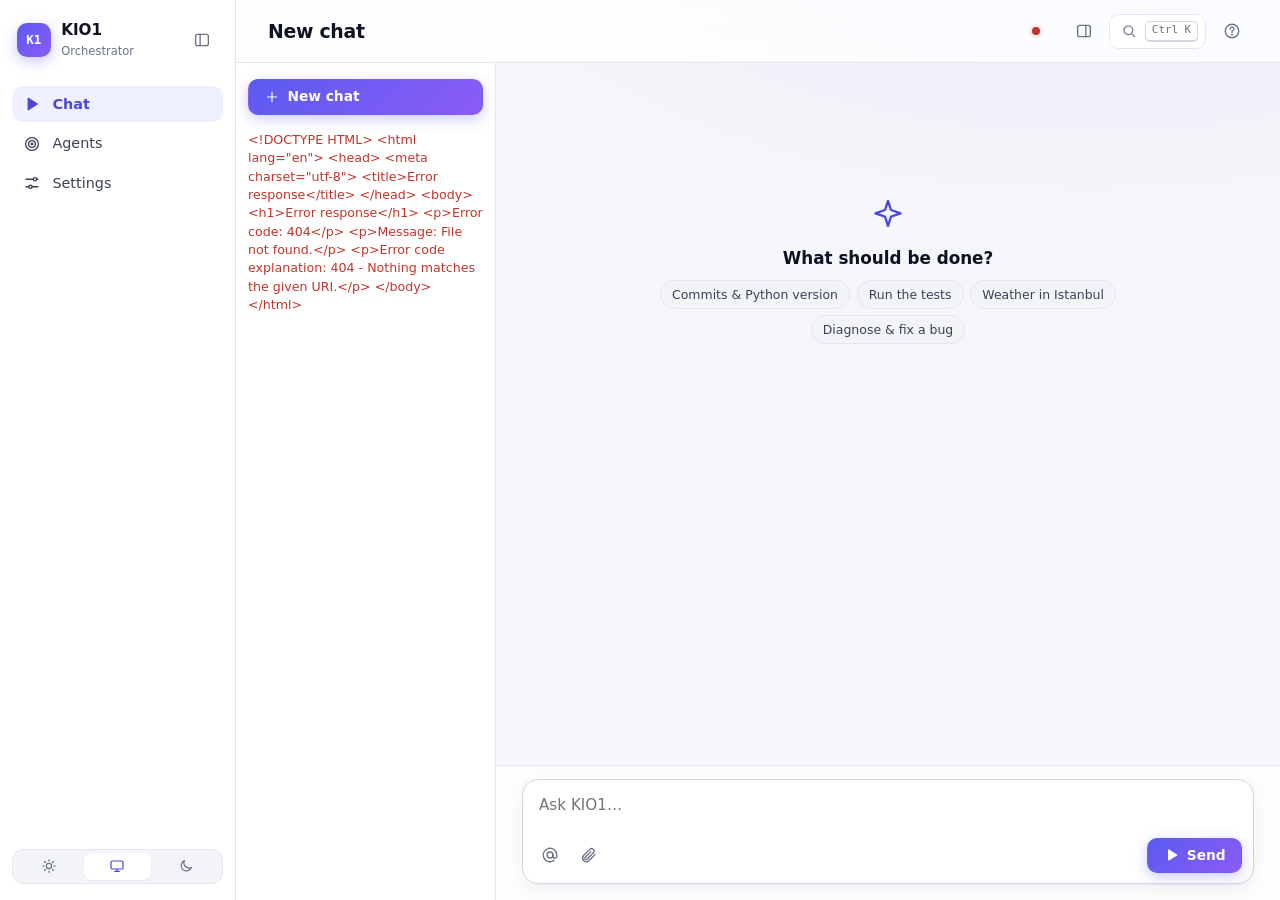
==== static/index.html @ 1bb1fd77 "merge: bring in the examples gallery, KIO job interface, and drawer from origin Merges origin/featur" ====
<!doctype html>
<html lang="en">
<head>
<meta charset="utf-8">
<meta name="viewport" content="width=device-width, initial-scale=1">
<meta name="color-scheme" content="light dark">
<title>KIO1 Console</title>
<link rel="icon" href="data:image/svg+xml,%3Csvg xmlns='http://www.w3.org/2000/svg' viewBox='0 0 32 32'%3E%3Cdefs%3E%3ClinearGradient id='g' x1='0' y1='0' x2='1' y2='1'%3E%3Cstop offset='0' stop-color='%235b5bf0'/%3E%3Cstop offset='1' stop-color='%238b5cf6'/%3E%3C/linearGradient%3E%3C/defs%3E%3Crect width='32' height='32' rx='8' fill='url(%23g)'/%3E%3Ctext x='16' y='21' font-family='monospace' font-size='13' font-weight='700' fill='white' text-anchor='middle'%3EK1%3C/text%3E%3C/svg%3E">
<script>
  // Applied before the stylesheet paints, so a dark-mode reader never sees a
  // white flash. The choice itself is made in app.js; this only replays it.
  (function () {
    try {
      var theme = localStorage.getItem("kio1.theme");
      if (theme === "light" || theme === "dark") document.documentElement.dataset.theme = theme;
      if (localStorage.getItem("kio1.rail") === "collapsed") document.documentElement.dataset.rail = "collapsed";
    } catch (e) { /* storage blocked: follow the system */ }
  })();
</script>
<link rel="stylesheet" href="/static/app.css">
</head>
<body>

<!-- Icons, drawn here so nothing is fetched from anywhere. -->
<svg class="sprite" aria-hidden="true">
  <symbol id="i-run" viewBox="0 0 24 24"><path d="M7 4.5v15l12-7.5z"/></symbol>
  <symbol id="i-targets" viewBox="0 0 24 24"><circle cx="12" cy="12" r="8.5"/><circle cx="12" cy="12" r="4.5"/><circle cx="12" cy="12" r="1" class="fill"/></symbol>
  <symbol id="i-settings" viewBox="0 0 24 24"><path d="M4 7h10M18 7h2M4 17h4M12 17h8"/><circle cx="16" cy="7" r="2.2"/><circle cx="10" cy="17" r="2.2"/></symbol>
  <symbol id="i-help" viewBox="0 0 24 24"><circle cx="12" cy="12" r="9"/><path d="M9.6 9.3a2.5 2.5 0 1 1 3.4 2.3c-.7.3-1 .8-1 1.5v.6"/><circle cx="12" cy="16.8" r=".6" class="fill"/></symbol>
  <symbol id="i-sun" viewBox="0 0 24 24"><circle cx="12" cy="12" r="4"/><path d="M12 2.5v2M12 19.5v2M2.5 12h2M19.5 12h2M5.3 5.3l1.4 1.4M17.3 17.3l1.4 1.4M5.3 18.7l1.4-1.4M17.3 6.7l1.4-1.4"/></symbol>
  <symbol id="i-moon" viewBox="0 0 24 24"><path d="M20 14.5A8 8 0 0 1 9.5 4a8 8 0 1 0 10.5 10.5z"/></symbol>
  <symbol id="i-system" viewBox="0 0 24 24"><rect x="3" y="4.5" width="18" height="12" rx="2"/><path d="M8.5 20h7M12 16.5V20"/></symbol>
  <symbol id="i-key" viewBox="0 0 24 24"><circle cx="8" cy="15" r="4"/><path d="M10.8 12.2 19 4M16 7l2.5 2.5M14 9l2 2"/></symbol>
  <symbol id="i-search" viewBox="0 0 24 24"><circle cx="11" cy="11" r="6.5"/><path d="m16 16 4.5 4.5"/></symbol>
  <symbol id="i-plus" viewBox="0 0 24 24"><path d="M12 5v14M5 12h14"/></symbol>
  <symbol id="i-copy" viewBox="0 0 24 24"><rect x="8.5" y="8.5" width="11" height="11" rx="2"/><path d="M15.5 8.5V6a1.5 1.5 0 0 0-1.5-1.5H6A1.5 1.5 0 0 0 4.5 6v8A1.5 1.5 0 0 0 6 15.5h2.5"/></symbol>
  <symbol id="i-collapse" viewBox="0 0 24 24"><rect x="3.5" y="4.5" width="17" height="15" rx="2.5"/><path d="M9.5 4.5v15"/></symbol>
  <symbol id="i-command" viewBox="0 0 24 24"><path d="M9 6.5A2.5 2.5 0 1 0 6.5 9H9zm0 0v11m0-11h6m-6 11A2.5 2.5 0 1 1 6.5 15H9zm0 0h6m0-11A2.5 2.5 0 1 1 17.5 9H15zm0 0v11m0 0a2.5 2.5 0 1 0 2.5-2.5H15"/></symbol>
  <symbol id="i-sparkle" viewBox="0 0 24 24"><path d="M12 3.5 13.8 9 19.5 11l-5.7 2-1.8 5.5-1.8-5.5L4.5 11l5.7-2z"/></symbol>
  <symbol id="i-empty" viewBox="0 0 24 24"><rect x="4" y="5" width="16" height="14" rx="2.5"/><path d="M4 10h16M9 14.5h6"/></symbol>
  <symbol id="i-close" viewBox="0 0 24 24"><path d="m6.5 6.5 11 11M17.5 6.5l-11 11"/></symbol>
  <symbol id="i-lock" viewBox="0 0 24 24"><rect x="5" y="10.5" width="14" height="9.5" rx="2"/><path d="M8.5 10.5V8a3.5 3.5 0 0 1 7 0v2.5"/></symbol>
  <symbol id="i-edit" viewBox="0 0 24 24"><path d="M4.5 19.5h4l10-10a2.8 2.8 0 0 0-4-4l-10 10z"/><path d="m13.5 6.5 4 4"/></symbol>
  <symbol id="i-panel" viewBox="0 0 24 24"><rect x="3.5" y="4.5" width="17" height="15" rx="2.5"/><path d="M14.5 4.5v15"/></symbol>
  <symbol id="i-retry" viewBox="0 0 24 24"><path d="M20 11a8 8 0 1 0-2.3 5.7M20 5v6h-6"/></symbol>
  <symbol id="i-list" viewBox="0 0 24 24"><path d="M4 6.5h16M4 12h16M4 17.5h10"/></symbol>
  <symbol id="i-at" viewBox="0 0 24 24"><circle cx="12" cy="12" r="4"/><path d="M16 12v1.5a2.5 2.5 0 0 0 5 0V12a9 9 0 1 0-3.5 7.1"/></symbol>
  <symbol id="i-clip" viewBox="0 0 24 24"><path d="m20 11.5-8.5 8.5a5 5 0 0 1-7-7L13 4.5a3.3 3.3 0 0 1 4.7 4.7l-8.5 8.5a1.7 1.7 0 0 1-2.4-2.4L14.5 7.5"/></symbol>
  <symbol id="i-globe" viewBox="0 0 24 24"><circle cx="12" cy="12" r="8.5"/><path d="M3.5 12h17M12 3.5c2.4 2.3 3.6 5.2 3.6 8.5s-1.2 6.2-3.6 8.5c-2.4-2.3-3.6-5.2-3.6-8.5S9.6 5.8 12 3.5z"/></symbol>
  <symbol id="i-tool" viewBox="0 0 24 24"><path d="M14.5 6.5a4 4 0 0 0 5 5L12 19a2.1 2.1 0 0 1-3-3l7.5-7.5a4 4 0 0 0-2-2z"/><path d="M5 5l3 3"/></symbol>
  <symbol id="i-terminal" viewBox="0 0 24 24"><rect x="3.5" y="4.5" width="17" height="15" rx="2.5"/><path d="m7.5 10 2.5 2-2.5 2M12.5 15h4"/></symbol>
  <symbol id="i-stop" viewBox="0 0 24 24"><rect x="6.5" y="6.5" width="11" height="11" rx="2.5" class="fill"/></symbol>
  <symbol id="i-trash" viewBox="0 0 24 24"><path d="M4.5 7h15M10 11v6M14 11v6M6.5 7l1 12.5h9l1-12.5M9.5 7V4.5h5V7"/></symbol>
</svg>

<div class="shell">

<aside class="rail" aria-label="Main navigation">
  <div class="brand">
    <span class="mark" aria-hidden="true">K1</span>
    <span class="name">KIO1<span class="role">Orchestrator</span></span>
    <button class="icon-button rail-collapse" id="rail-collapse" title="Collapse the menu" aria-label="Collapse the menu">
      <svg class="icon"><use href="#i-collapse"/></svg>
    </button>
  </div>

  <nav>
    <button id="tab-workflows" aria-selected="true" title="Chat"><svg class="icon"><use href="#i-run"/></svg><span class="label">Chat</span></button>
    <button id="tab-targets" aria-selected="false" title="Agents"><svg class="icon"><use href="#i-targets"/></svg><span class="label">Agents</span></button>
    <button id="tab-settings" aria-selected="false" title="Settings"><svg class="icon"><use href="#i-settings"/></svg><span class="label">Settings</span></button>
  </nav>

  <div class="foot">
    <div class="theme-switch" role="radiogroup" aria-label="Colour theme">
      <button role="radio" data-theme-choice="light" title="Light" aria-label="Light"><svg class="icon"><use href="#i-sun"/></svg></button>
      <button role="radio" data-theme-choice="system" title="Follow the system" aria-label="Follow the system"><svg class="icon"><use href="#i-system"/></svg></button>
      <button role="radio" data-theme-choice="dark" title="Dark" aria-label="Dark"><svg class="icon"><use href="#i-moon"/></svg></button>
    </div>
  </div>
</aside>

<div class="column">

<header class="topbar">
  <button class="icon-button chat-only" id="threads-toggle" title="Conversations" aria-label="Conversations"><svg class="icon"><use href="#i-list"/></svg></button>
  <h1 id="page-title" class="page-title">Chat</h1>
  <span class="spacer"></span>
  <!-- One dot for "is it working", the model beside it; the rest on hover. -->
  <button class="status" id="status" title="Connecting…">
    <span id="conn" class="dot idle"></span><span id="planner-chip" class="status-model"></span>
  </button>
  <button class="icon-button chat-only" id="details-toggle" title="Run details" aria-label="Run details" aria-expanded="false"><svg class="icon"><use href="#i-panel"/></svg></button>
  <button class="palette-button" id="open-palette" title="Search or jump to (Ctrl+K)" aria-label="Search or jump to">
    <svg class="icon"><use href="#i-search"/></svg><kbd>Ctrl K</kbd>
  </button>
  <button class="icon-button" id="tab-help" aria-selected="false" title="How to use" aria-label="How to use"><svg class="icon"><use href="#i-help"/></svg></button>
</header>

<main>
  <!-- ── Run: the chat ───────────────────────────────────────────────── -->
  <div id="view-workflows" class="view chat">
    <aside class="threads" id="threads" aria-label="Conversations">
      <button class="action primary new-chat" id="new-chat"><svg class="icon"><use href="#i-plus"/></svg>New chat</button>
      <div id="thread-list" class="thread-list"></div>
    </aside>

    <section class="conversation">
      <div class="messages" id="messages">
        <div class="lane">
          <div id="chat-empty" class="chat-empty">
            <svg class="icon big"><use href="#i-sparkle"/></svg>
            <p><strong>What should be done?</strong></p>
            <div class="examples" id="run-examples" aria-label="Examples">
              <button class="example" data-needs="repository_history" data-example="Show me the recent commit history of this repository and which python version is installed.">Commits &amp; Python version</button>
              <button class="example" data-needs="test_execution test_automation" data-example="Run the policy gate tests and report what failed.">Run the tests</button>
              <button class="example" data-needs="weather_check" data-example="What is the current weather at latitude 41.01, longitude 28.97 (Istanbul)?">Weather in Istanbul</button>
              <button class="example" data-needs="bug_localization diagnosis" data-example="There is a null pointer exception in the payment module. Diagnose it, fix it, then run the tests.">Diagnose &amp; fix a bug</button>
            </div>
          </div>

          <div id="turns" class="turns"></div>

          <div id="detail-approval" class="approval hidden">
            <div class="approval-head">
              <strong>Approve this plan?</strong>
              <span id="approval-expires" class="small muted"></span>
            </div>
            <ol id="approval-steps" class="approval-steps"></ol>
            <div class="row end">
              <button class="action ghost" id="approval-cancel">Cancel</button>
              <button class="action primary" id="approval-run"><svg class="icon"><use href="#i-run"/></svg>Run plan</button>
            </div>
          </div>
          <form id="detail-question" class="question hidden">
            <strong id="question-text"></strong>
            <div class="question-row">
              <input type="text" id="question-answer" autocomplete="off" spellcheck="true" aria-labelledby="question-text">
              <button class="action ghost" type="button" id="question-stop">Stop</button>
              <button class="action primary" type="submit" id="question-send">Send</button>
            </div>
          </form>
        </div>
      </div>

      <div class="composer-bar">
        <div class="lane">
          <div class="composer-box" id="composer">
            <ol id="mention-list" class="mention-list hidden" role="listbox" aria-label="Targets"></ol>
            <div id="attachment-chips" class="attachment-chips hidden"></div>
            <textarea id="request" rows="1" placeholder="Ask KIO1…" aria-label="Message"></textarea>
            <div class="composer-row">
              <button class="icon-button" id="mention-button" title="Choose a target" aria-label="Choose a target"><svg class="icon"><use href="#i-at"/></svg></button>
              <button class="icon-button" id="attach-button" title="Attach a file" aria-label="Attach a file"><svg class="icon"><use href="#i-clip"/></svg></button>
              <input type="file" id="attach-input" class="hidden" multiple>
              <span id="run-result" class="small"></span>
              <span class="spacer"></span>
              <button class="action primary" id="run"><svg class="icon"><use href="#i-run"/></svg>Send</button>
            </div>
          </div>
        </div>
      </div>
    </section>
  </div>

  <!-- ── Agents (targets) ─────────────────────────────────────────────────────── -->
  <div id="view-targets" class="view hidden">
    <div class="view-head">
      <label class="search">
        <svg class="icon"><use href="#i-search"/></svg>
        <input type="search" id="targets-search" placeholder="Find an agent" aria-label="Find an agent">
      </label>
      <span id="targets-count" class="muted small"></span>
      <span class="spacer"></span>
      <button class="action primary" id="add-target"><svg class="icon"><use href="#i-plus"/></svg>Add an agent</button>
    </div>

    <div id="token-warning" class="notice bad hidden"></div>
    <div id="readonly-warning" class="notice warn hidden"></div>

    <section class="card flush editor hidden" id="editor-panel">
      <div class="card-head">
        <h2 id="editor-title">Add an agent</h2>
        <span class="spacer"></span>
        <span id="save-location" class="muted small mono"></span>
        <button class="icon-button" id="close-editor" title="Close" aria-label="Close the editor"><svg class="icon"><use href="#i-close"/></svg></button>
      </div>
      <div class="card-body stack">

        <!-- First: what is being connected, in plain words. -->
        <div id="kind-picker" class="kind-picker" role="radiogroup" aria-label="What to connect">
          <button class="kind-card" data-pick="llm" role="radio"><svg class="icon"><use href="#i-sparkle"/></svg><strong>Instructions</strong><span>An AI agent you describe in words</span></button>
          <button class="kind-card" data-pick="http" role="radio"><svg class="icon"><use href="#i-globe"/></svg><strong>Web address</strong><span>An API on the internet or your network</span></button>
          <button class="kind-card" data-pick="mcp" role="radio"><svg class="icon"><use href="#i-tool"/></svg><strong>Tool server</strong><span>Files, git, web pages — an MCP server</span></button>
          <button class="kind-card" data-pick="cli" role="radio"><svg class="icon"><use href="#i-terminal"/></svg><strong>Command</strong><span>A program on this computer</span></button>
          <button class="link-button" id="pick-json">or paste a JSON definition (a KIO service, anything else)</button>
        </div>

        <div id="agent-form" class="stack hidden">
          <div class="row form-top">
            <button class="link-button" id="kind-back">‹ Something else</button>
            <span class="spacer"></span>
            <div class="segmented small" id="editor-mode" role="radiogroup" aria-label="Editor">
              <button data-mode="agent" aria-checked="true" role="radio">Form</button>
              <button data-mode="json" aria-checked="false" role="radio">JSON</button>
            </div>
          </div>

          <div class="examples" id="agent-templates" aria-label="Start from an example"></div>

          <div class="grid-2">
            <label class="field">Name
              <input type="text" id="agent-name" placeholder="CodeReviewer" spellcheck="false">
            </label>
            <label class="field">What it does
              <input type="text" id="agent-description" placeholder="Reviews code for bugs and explains each one.">
            </label>
          </div>

          <label class="field" data-for="llm">Instructions
            <textarea id="agent-instructions" class="prose-input" placeholder="You are a careful code reviewer. …"></textarea>
          </label>

          <div class="grid-2 url-row" data-for="http">
            <label class="field">Address
              <input type="text" id="agent-url" class="mono" spellcheck="false" placeholder="https://api.example.com/forecast?city={arguments.city}">
              <span class="hint">Write <code>{arguments.city}</code> where an input goes.</span>
            </label>
            <label class="field">Method
              <select id="agent-method"><option>GET</option><option>POST</option></select>
            </label>
          </div>

          <label class="field" data-for="cli mcp">
            <span id="agent-command-label">Command</span>
            <input type="text" id="agent-command" class="mono" spellcheck="false" placeholder="git log --oneline -20">
          </label>

          <details class="more">
            <summary class="small muted">More</summary>
            <div class="grid-2">
              <label class="field">Skill
                <input type="text" id="agent-skill" class="mono" placeholder="from the name" spellcheck="false">
              </label>
              <label class="field" data-for="http">Answer field
                <input type="text" id="agent-result-path" class="mono" placeholder="current_weather" spellcheck="false">
                <span class="hint">Only this part of the reply is kept.</span>
              </label>
            </div>
          </details>
        </div>

        <div id="json-form" class="stack hidden">
          <p class="hint" id="editor-hint">
            Any kind of agent, as JSON. <a href="#" id="to-help">What can go in here?</a>
            · <a href="#/help/examples" data-open-examples>Examples</a>
          </p>
          <textarea id="entry" spellcheck="false"></textarea>
        </div>

        <!-- Ask it something before saving it. -->
        <div id="try-box" class="try-box hidden">
          <div id="try-args" class="grid-2 hidden"></div>
          <div class="question-row">
            <input type="text" id="try-task" placeholder="Ask it something to try it…" autocomplete="off">
            <button class="action" id="try-run"><svg class="icon"><use href="#i-run"/></svg>Try</button>
          </div>
          <div id="try-result" class="try-result hidden" aria-live="polite"></div>
        </div>

        <div class="row" id="editor-actions">
          <button class="action primary" id="save-entry">Add</button>
          <button class="action ghost hidden" id="cancel-edit">Cancel</button>
          <button class="action ghost" id="test-entry">Check connection</button>
          <span class="spacer"></span>
          <label class="switch small" for="persist">
            <input type="checkbox" id="persist" checked><span class="track"></span>
            Keep after restart
          </label>
          <span id="editor-result" class="small"></span>
        </div>
        <div id="probe-result" class="notice hidden"></div>
        <div class="row hidden" id="history-row">
          <select id="history-select" aria-label="Earlier versions"></select>
          <button class="action" id="history-restore">Restore</button>
        </div>
      </div>
    </section>

    <div id="targets-body" class="agent-groups"></div>
  </div>

  <!-- ── Settings ────────────────────────────────────────────── -->
  <div id="view-settings" class="view hidden">
    <div id="settings-readonly" class="notice warn hidden"></div>

    <!-- The one decision most people make here: where the model runs. -->
    <section class="card">
      <h2 class="card-title">Model</h2>

      <div class="provider-cards" id="provider-cards" role="radiogroup" aria-label="Provider"></div>
      <select id="settings-provider-select" class="visually-hidden" tabindex="-1" aria-hidden="true"></select>
      <p class="hint" id="settings-provider-note"></p>

      <div class="grid-2">
        <label class="field" id="settings-key-field">
          <span id="settings-key-label">API key</span>
          <input type="password" id="settings-key" autocomplete="off" spellcheck="false"
                 placeholder="paste the key here">
        </label>

        <label class="field">
          Model
          <input type="text" id="settings-model" list="settings-model-list"
                 class="mono" spellcheck="false" autocomplete="off"
                 placeholder="type to search">
          <datalist id="settings-model-list"></datalist>
          <span class="hint" id="settings-model-note"></span>
        </label>
      </div>
    </section>

    <!-- Everything else, folded: right for whoever tunes it, noise for the rest. -->
    <details class="card advanced" id="settings-advanced">
      <summary><h2 class="card-title">Advanced</h2><span class="muted small">answer model, workspace, timeouts, token</span></summary>

      <div class="advanced-body">
        <h3 class="sub-title">Planning</h3>
        <div class="grid-2">
          <label class="field">
            Temperature
            <input type="number" id="settings-temperature" min="0" max="2" step="0.1">
            <span class="hint">0–0.3 suits planning.</span>
          </label>

          <label class="field">
            Timeout (seconds)
            <input type="number" id="settings-timeout" min="5" max="3600" step="5">
            <span class="hint">A local model without a GPU needs 60–300.</span>
          </label>
        </div>
        <div class="row in-use">
          <span class="muted small">In use</span>
          <span id="settings-provider" class="tag"></span>
          <span class="muted small">System prompt</span>
          <span id="settings-prompt" class="tag"></span>
          <span class="muted small">Saved to</span>
          <code id="settings-path" class="tag mono">config.json</code>
        </div>

        <h3 class="sub-title">Answer model</h3>
        <div class="grid-2">
          <label class="field">
            Provider
            <select id="review-provider"></select>
          </label>

          <label class="field" id="review-model-field">
            Model
            <input type="text" id="review-model" list="review-model-list"
                   class="mono" spellcheck="false" autocomplete="off"
                   placeholder="type to search">
            <datalist id="review-model-list"></datalist>
            <span class="hint" id="review-model-note"></span>
          </label>

          <label class="field hidden" id="review-key-field">
            <span id="review-key-label">API key</span>
            <input type="password" id="review-key" autocomplete="off" spellcheck="false">
          </label>
        </div>

        <h3 class="sub-title">Workspace</h3>
        <div class="grid-2">
          <label class="field">
            Repository path
            <input type="text" id="settings-workspace-path" class="mono"
                   placeholder="/work" spellcheck="false">
            <span class="hint">As the agents see it.</span>
          </label>

          <label class="field">
            Entry point
            <input type="text" id="settings-workspace-entry" class="mono"
                   placeholder="main.py" spellcheck="false">
          </label>
        </div>

        <h3 class="sub-title">Access</h3>
        <div class="row">
          <button class="action" id="set-token"><svg class="icon"><use href="#i-key"/></svg>Administration token</button>
        </div>
      </div>
    </details>

    <div class="save-bar">
      <span id="settings-result" class="small"></span>
      <span class="spacer"></span>
      <button class="action ghost" id="settings-reload">Discard changes</button>
      <button class="action primary" id="settings-save">Save</button>
    </div>
  </div>

  <!-- ── How to use ──────────────────────────────────────────────────── -->
  <div id="view-help" class="view hidden">
   <div id="help-guide" class="help-page">
    <div class="view-head">
      <p class="lede">What a target is, how a request becomes a plan, and what
        to write on the Agents page.</p>
      <button class="action" data-open-examples>Browse examples</button>
    </div>

    <section class="card">
      <h2 class="card-title">How a request becomes a plan</h2>
      <div class="prose">
        <p>The box on the <strong>Chat</strong> page is not a chat with an agent.
          What you write goes to the planning model, once, together with a
          generated catalog of every usable target and the rules in the system
          prompt. The model answers with JSON: a list of steps, each naming a
          target and one of its capabilities.</p>

        <p>KIO1 then <em>dispatches</em> that plan. It does not interpret your
          words any further &mdash; the plan is all it has. Three things follow
          from that, and they are where most failed runs come from:</p>

        <ol>
          <li><strong>A capability the catalog does not list cannot be asked
            for.</strong> If nothing registered provides what you want, the
            model is told to leave it out rather than invent a target.</li>
          <li><strong>The model decides the order.</strong> A step that needs
            the output of another must declare it. A small model routinely gets
            this wrong, and the result is a step that runs before the thing it
            depends on has produced anything.</li>
          <li><strong>Code you paste into the box is not sent to an
            agent.</strong> It becomes part of the request the model reads. The
            code an agent analyses comes from the workspace on the
            <strong>Settings</strong> page (under Advanced), which travels in every message.</li>
        </ol>

        <p>So a request that names what you want in the catalog&rsquo;s own words
          works better than one that describes it. Ask to
          <em>localize the failure</em> rather than to <em>get the trace</em>,
          when localization is the capability that produces a trace.</p>
      </div>
    </section>

    <section class="card">
      <h2 class="card-title">Plugging in your own agent</h2>
      <div class="prose">
        <p>KIO1 dispatches to <em>targets</em>. A target is anything that can carry
          out a step: a KIO agent, an ordinary REST API of yours, or a program on
          the machine this service runs on. It does not have to know KIO1 exists.</p>

        <p>What a plan actually asks for is a <strong>capability</strong> — the
          agent name in it is only the planner's guess at who provides one. So the
          two things every target must declare are the capabilities it offers and a
          description the planner can read when deciding whether it fits.</p>

        <p><strong>Adding one is the Agents page.</strong> Paste a definition, press
          Add. It is probed straight away, and by default written into the
          configuration file so it is still there after a restart. You never have to
          edit code.</p>
      </div>
    </section>

    <section class="card">
      <h2 class="card-title">The three kinds</h2>
      <p class="hint">Ready-made definitions of every kind, to add as they are:
        <a href="#/help/examples" data-open-examples>Examples</a>.</p>
      <div class="stack">

        <div class="kind">
          <h3><code>kio</code> — a service speaking the KIO1–KIO10 protocol</h3>
          <p class="hint">It accepts an execution message at one path and answers in
            the agreed shape. This is the default when no <code>type</code> is given.</p>
          <pre class="sample" data-sample="kio">{
  "agent_id": "KIO7",
  "description": "Code generation and code understanding.",
  "endpoint": "http://127.0.0.1:8107",
  "path": "/execute",
  "capabilities": ["code_generation", "code_understanding"]
}</pre>
          <button class="action use-sample" data-for="kio">Put this in the form</button>
        </div>

        <div class="kind">
          <h3><code>http</code> — any REST API</h3>
          <p class="hint">The request is built from a template, so an API that knows
            nothing about KIO1 still works. Omit <code>body</code> and the standard
            execution message is sent instead. <code>result_path</code> picks the
            part of the response worth keeping; <code>health_url</code> lets it be
            probed.</p>
          <pre class="sample" data-sample="http">{
  "agent_id": "LogSearch",
  "type": "http",
  "description": "Searches the internal log index for a pattern.",
  "url": "https://logs.internal/api/v1/search",
  "method": "POST",
  "headers": {"Authorization": "Bearer ${LOG_API_TOKEN}"},
  "body": {"query": "{task}", "repo": "{data.repository.path}"},
  "result_path": ["report"],
  "health_url": "https://logs.internal/healthz",
  "capabilities": ["log_search"]
}</pre>
          <button class="action use-sample" data-for="http">Put this in the form</button>
        </div>

        <div class="kind">
          <h3><code>cli</code> — a program on this machine</h3>
          <p class="hint">The command is a <strong>list</strong>, and it runs with no
            shell involved: a task description containing <code>;</code> or quotes
            becomes one argument and stays one argument. Exit code 0 succeeds. If it
            prints a JSON object, that object becomes the step's output — which is
            how a local tool reports <code>verdict</code> like any agent.</p>
          <pre class="sample" data-sample="cli">{
  "agent_id": "Pytest",
  "type": "cli",
  "description": "Runs the project's test suite and reports what failed.",
  "command": ["python", "-m", "pytest", "-q", "{data.repository.path}"],
  "cwd": "",
  "capabilities": ["test_execution"]
}</pre>
          <button class="action use-sample" data-for="cli">Put this in the form</button>
        </div>

        <div class="kind">
          <h3><code>mcp</code> — a server that describes itself</h3>
          <p class="hint">The only kind you do not have to describe. A
            <strong>Model Context Protocol</strong> server is asked what tools it
            has, and the answer — names, descriptions, and the exact arguments of
            each — becomes this entry's capabilities. Nothing about them is typed
            here, and nothing goes stale when the server changes. There is a large
            ecosystem of these already written, and any of them is three lines
            away from being a workflow target.</p>
          <pre class="sample" data-sample="mcp">{
  "agent_id": "Workspace",
  "type": "mcp",
  "description": "Reads and writes files in the workspace.",
  "command": ["npx", "-y", "@modelcontextprotocol/server-filesystem", "/work"]
}</pre>
          <button class="action use-sample" data-for="mcp">Put this in the form</button>
          <p class="hint">Use <code>command</code> for a server KIO1 starts here, or
            <code>url</code> (with <code>headers</code>) for a remote one — one or
            the other, never both. On Windows an npm-published server needs
            <code>npx.cmd</code>, because the command runs without a shell. In a
            container, the program has to be in the image.</p>
          <p class="hint"><strong>A tool's name is the capability value.</strong> Press
            <em>Test connection</em> to see the list before you save; adding
            <code>capabilities</code> turns it into an allow-list, so a server that
            can also write can be registered read-only.</p>
          <p class="hint">An MCP tool takes named arguments rather than prose, so a
            plan step addressed to one may carry an <code>arguments</code> object —
            the planner fills it in from the schemas it was shown. Where a tool needs
            exactly one string, the step's <code>task</code> is used as that string.
            Where it needs more and the plan gave none, the step fails saying what was
            missing rather than inventing a value for a tool that writes files.</p>
        </div>

      </div>
    </section>

    <section class="card">
      <h2 class="card-title">Placeholders</h2>
      <div class="stack">
        <p class="hint">Anything in <code>url</code>, <code>headers</code>,
          <code>body</code>, <code>command</code> and <code>env</code> can carry
          these. A string that is <em>exactly</em> one placeholder keeps the value's
          type, so <code>"{data}"</code> sends an object. A name that is not a known
          field is left alone, so a typo shows up in the request instead of quietly
          blanking a field.</p>
        <div class="scroll">
          <table>
            <thead><tr><th>Placeholder</th><th>Value</th></tr></thead>
            <tbody>
              <tr><td><code>{task}</code></td><td>The step's instruction from the plan</td></tr>
              <tr><td><code>{capability}</code></td><td>What the step asked for</td></tr>
              <tr><td><code>{workflow_id}</code>, <code>{step_id}</code>, <code>{agent_id}</code></td><td>Step identity</td></tr>
              <tr><td><code>{data}</code></td><td>The whole structured input</td></tr>
              <tr><td><code>{data.repository.path}</code></td><td>The code under analysis</td></tr>
              <tr><td><code>{data.upstream.s1}</code></td><td>What step <code>s1</code> returned</td></tr>
              <tr><td><code>${ENV_VAR}</code></td><td>Read from the server's environment — keeps credentials out of the file</td></tr>
            </tbody>
          </table>
        </div>
      </div>
    </section>

    <section class="card">
      <h2 class="card-title">Letting an agent register itself</h2>
      <div class="prose">
        <p>Pasting a definition is the manual path. If your service can serve one
          more URL, it can describe itself and skip this form entirely — publish a
          manifest and point KIO1 at it, or push it to the registry API:</p>
        <pre class="sample">curl -X POST http://localhost:8000/registry/agents \
  -H "Authorization: Bearer $KIO1_REGISTRY_TOKEN" \
  -H 'Content-Type: application/json' \
  -d '{"manifest": {"agent_id": "MyAgent",
                    "description": "What it does.",
                    "endpoint": "http://10.0.0.5:9000",
                    "capabilities": ["my_capability"]}}'</pre>
        <p>The smallest useful manifest is three fields — <code>agent_id</code>,
          <code>description</code>, <code>capabilities</code>. Leave the address out
          and KIO1 uses the one it fetched the manifest from, which is the one
          address a manifest cannot get wrong.</p>
      </div>
    </section>

    <section class="card">
      <h2 class="card-title">Before you add it: Test connection</h2>
      <div class="stack">
        <p><strong>Test connection</strong> checks an entry without adding it.
          It tells you what it understood, <strong>which address it actually
          dialled</strong>, and whether that address answered.</p>
        <p>The middle one matters because it is not always what you typed. A
          deployment can redirect addresses with <code>KIO1_AGENT_HOST</code>
          or <code>KIO1_AGENT_ENDPOINT_&lt;AGENT&gt;</code>, and when it does,
          the result says so:</p>
        <pre><code>You wrote http://127.0.0.1:11434/, and this deployment dials
http://host.docker.internal:11434/ instead (KIO1_AGENT_HOST).</code></pre>
        <p>Only addresses meaning <em>this machine</em> —
          <code>127.0.0.1</code>, <code>localhost</code>,
          <code>0.0.0.0</code>, <code>::1</code> — are redirected that way. A
          public address such as <code>https://api.open-meteo.com/…</code> is
          dialled exactly as written.</p>
        <p class="hint">A <code>kio</code> target is asked for its health path,
          an <code>http</code> tool for its <code>health_url</code>, and a
          <code>cli</code> tool is checked for its program being on this
          machine's <code>PATH</code> — so a CLI tool that lives on your laptop
          will not be found by KIO1 running in a container. Nothing is saved
          and nothing is run; a failed test does not stop you adding it.</p>
      </div>
    </section>

    <section class="card">
      <h2 class="card-title">What the statuses mean</h2>
      <div class="stack">
        <div class="scroll">
          <table>
            <thead><tr><th>Shows as</th><th>Means</th></tr></thead>
            <tbody>
              <tr><td><span class="chip ok">ready</span></td><td>Probed and answering</td></tr>
              <tr><td><span class="chip idle">unchecked</span></td><td>Nothing about it can be probed — an <code>http</code> entry with no <code>health_url</code>, for instance. Still used.</td></tr>
              <tr><td><span class="chip bad">unreachable</span></td><td>Failed its probe enough times to be withdrawn. It is not offered to the planner, and comes back on its own once it answers.</td></tr>
              <tr><td><code>config</code></td><td>It is in the configuration file. Editing it here rewrites that file.</td></tr>
              <tr><td><code>discovery</code></td><td>Found by fetching a manifest. Not written down unless you save it.</td></tr>
              <tr><td><code>registration</code></td><td>Pushed to the registry API without being saved. Gone at the next restart.</td></tr>
            </tbody>
          </table>
        </div>
        <p class="hint">In a run's steps, <code>ok</code> means the call worked —
          not that it found nothing wrong. What it concluded is the separate
          verdict: <code>clean</code>, <code>defect</code>, or
          <code>inconclusive</code>. A step that says <code>not_run</code> was
          stopped: either a policy gate refused it, or something it depends on did
          not complete. The reason is printed beside it.</p>
      </div>
    </section>

    <section class="card">
      <h2 class="card-title">Where changes are saved</h2>
      <div class="prose">
        <p id="help-save-location">Adding, editing, or removing a target here
          rewrites the <code>dispatch.agents</code> section of the configuration
          file. Nothing else in it is touched, the write is atomic, and the previous
          contents are kept alongside as <code>config.json.bak</code>.</p>
        <p>Untick <em>Keep after restart</em> to add something for this
          process only. On a deployment that ships a read-only configuration, set
          <code>KIO1_CONFIG_WRITABLE=0</code>; this console then says so rather than
          failing when you press Add.</p>
      </div>
    </section>
   </div>

   <div id="help-examples" class="help-page hidden">
    <div class="view-head">
      <p class="lede">Definitions to add as they are, each tried against the
        real service. <a href="#/help" id="examples-back">Back to How to use</a></p>
    </div>

    <section class="card flush">
      <div class="card-head">
        <h2>Examples</h2>
        <span id="examples-count" class="muted small"></span>
        <span class="spacer"></span>
        <div class="segmented small" id="examples-kind" role="radiogroup" aria-label="Kind">
          <button data-kind="" aria-checked="true" role="radio">All</button>
          <button data-kind="http" aria-checked="false" role="radio">HTTP</button>
          <button data-kind="cli" aria-checked="false" role="radio">CLI</button>
          <button data-kind="mcp" aria-checked="false" role="radio">MCP</button>
          <button data-kind="llm" aria-checked="false" role="radio">Agent</button>
          <button data-kind="kio" aria-checked="false" role="radio">KIO</button>
        </div>
        <label class="search small">
          <svg class="icon"><use href="#i-search"/></svg>
          <input type="search" id="examples-search" placeholder="Filter examples" aria-label="Filter examples">
        </label>
      </div>
      <div class="card-body stack" id="examples-list"></div>
    </section>
   </div>

  </div>

</main>
</div>
</div>

<!-- Transient messages: saved, failed, copied. -->
<!-- What a run is doing, for whoever wants to look: beside the chat, not in it. -->
<aside class="drawer" id="drawer" aria-label="Run details">
  <div class="drawer-resize" id="drawer-resize" role="separator" aria-orientation="vertical"
    aria-label="Resize the run details" title="Drag to resize" tabindex="0"></div>
  <div class="drawer-head">
    <strong>Run details</strong>
    <span id="live-state" class="chip idle">live</span>
    <span class="spacer"></span>
    <button class="copy-chip mono small" id="detail-id" title="Copy the session id"></button>
    <button class="icon-button" id="drawer-close" title="Close" aria-label="Close the run details"><svg class="icon"><use href="#i-close"/></svg></button>
  </div>
  <span id="live-phase" class="small muted"></span>

  <div id="live" class="live-col">
    <h3>What the model is writing</h3>
    <details id="live-thinking-box" class="hidden">
      <summary class="small muted">Thinking</summary>
      <pre id="live-thinking" class="output live-text muted"></pre>
    </details>
    <pre id="live-model" class="output live-text"></pre>
  </div>

  <div class="live-col">
    <div class="row">
      <h3>Activity</h3>
      <span class="spacer"></span>
      <label class="switch small"><input type="checkbox" id="live-logs" checked><span class="track"></span>Log lines</label>
    </div>
    <ol id="live-log" class="live-log"></ol>
  </div>

  <div class="live-col">
    <h3>Steps</h3>
    <div class="scroll">
      <table class="steps">
        <thead>
          <tr><th>Step</th><th>Target</th><th>Status</th><th class="num">Time</th></tr>
        </thead>
        <tbody id="steps-body"></tbody>
      </table>
    </div>
  </div>
</aside>

<div class="toasts" id="toasts" role="status" aria-live="polite"></div>

<!-- Ctrl+K: jump anywhere, or act, without hunting for the button. -->
<dialog class="palette" id="palette" aria-label="Commands">
  <label class="palette-input">
    <svg class="icon"><use href="#i-search"/></svg>
    <input type="text" id="palette-input" placeholder="Type a command or a target…" autocomplete="off" spellcheck="false">
    <kbd>Esc</kbd>
  </label>
  <ol id="palette-list" class="palette-list" role="listbox"></ol>
</dialog>

<!-- First-time setup: a model, a folder, a first run. -->
<dialog class="setup" id="setup" aria-labelledby="setup-title">
  <div class="setup-body">
    <div class="setup-head">
      <h2 id="setup-title">Set up KIO1</h2>
      <button class="icon-button" id="setup-close" aria-label="Close"><svg class="icon"><use href="#i-close"/></svg></button>
    </div>

    <section class="setup-step">
      <h3><span class="step-number">1</span>Model</h3>
      <p id="setup-machine" class="small muted"></p>
      <div id="setup-ollama" class="notice warn hidden"></div>
      <ol id="setup-models" class="setup-models"></ol>
      <div class="row">
        <button class="action primary" id="setup-use">Use recommended</button>
        <button class="action ghost" id="setup-cloud">Use a cloud model instead</button>
      </div>
    </section>

    <section class="setup-step">
      <h3><span class="step-number">2</span>Your code</h3>
      <div class="question-row">
        <input type="text" id="setup-workspace" class="mono" placeholder="C:\projects\my-app" spellcheck="false" aria-label="Project folder">
        <button class="action" id="setup-workspace-save">Save</button>
      </div>
    </section>

    <section class="setup-step">
      <h3><span class="step-number">3</span>Try it</h3>
      <button class="action" id="setup-try"><svg class="icon"><use href="#i-run"/></svg>Show the latest commits and the Python version</button>
    </section>
  </div>
</dialog>

<!-- Questions the page asks: replaces window.prompt and window.confirm. -->
<dialog class="ask" id="ask">
  <form method="dialog">
    <h2 id="ask-title"></h2>
    <p id="ask-text" class="muted"></p>
    <input type="password" id="ask-input" class="hidden" autocomplete="off" spellcheck="false">
    <div class="row end">
      <button class="action ghost" value="cancel">Cancel</button>
      <button class="action primary" id="ask-ok" value="ok">OK</button>
    </div>
  </form>
</dialog>

<script type="module" src="/static/app.js"></script>
</body>
</html>
---- static/app.css ----
/* KIO1 console.
 *
 * One stylesheet, no framework, no CDN, no web fonts: the console is served
 * by the orchestrator itself and has to render on a machine with no route to
 * the internet, which is where an orchestrator like this usually lives.
 *
 * Themes. Colours are tokens on :root. Dark applies when the system asks for
 * it and the reader has not chosen light, or when the reader chose dark —
 * `data-theme` on <html>, set before first paint by the snippet in
 * index.html, so there is no white flash. */

:root {
  color-scheme: light;

  --bg: #f5f6fa;
  --bg-glow: radial-gradient(1100px 520px at 85% -12%, rgba(99, 102, 241, 0.09), transparent 60%);
  --surface: #ffffff;
  --surface-2: #f3f4f8;
  --surface-3: #eceef4;
  --overlay: rgba(255, 255, 255, 0.78);
  --rail-bg: #ffffff;

  --ink: #0f1222;
  --ink-2: #3b4256;
  --muted: #6b7286;
  --line: #e5e7ef;
  --line-strong: #d3d7e2;

  --accent: #5b5bf0;
  --accent-2: #8b5cf6;
  --accent-ink: #ffffff;
  --accent-soft: #eef0ff;
  --accent-text: #4a48d8;
  --accent-gradient: linear-gradient(135deg, #5b5bf0 0%, #8b5cf6 100%);

  --ok: #12804f;
  --ok-bg: #e6f6ee;
  --warn: #9a5b00;
  --warn-bg: #fdf1dc;
  --bad: #c0352b;
  --bad-bg: #fdecea;
  --idle: #646c80;
  --idle-bg: #eef0f4;

  --radius-lg: 16px;
  --radius: 12px;
  --radius-sm: 8px;
  --shadow-sm: 0 1px 2px rgba(16, 20, 40, 0.05);
  --shadow: 0 1px 2px rgba(16, 20, 40, 0.04), 0 6px 20px rgba(16, 20, 40, 0.05);
  --shadow-lg: 0 10px 40px rgba(16, 20, 40, 0.16), 0 2px 8px rgba(16, 20, 40, 0.06);
  --ring: 0 0 0 3px rgba(91, 91, 240, 0.28);

  --sans: "Inter", "Segoe UI Variable Text", "Segoe UI", system-ui, -apple-system, Roboto, sans-serif;
  --mono: ui-monospace, "Cascadia Code", "Cascadia Mono", "SF Mono", Menlo, Consolas, monospace;

  --rail-width: 236px;
}

/* The dark palette, written once and applied from two places below. */
@media (prefers-color-scheme: dark) {
  :root:not([data-theme="light"]) {
    color-scheme: dark;

    --bg: #0b0d14;
    --bg-glow: radial-gradient(1100px 520px at 85% -12%, rgba(124, 118, 255, 0.14), transparent 60%);
    --surface: #131622;
    --surface-2: #191d2b;
    --surface-3: #212637;
    --overlay: rgba(19, 22, 34, 0.78);
    --rail-bg: #0f1119;

    --ink: #e8eaf4;
    --ink-2: #b9bfd3;
    --muted: #8a91a8;
    --line: #242939;
    --line-strong: #31374a;

    --accent: #7c7cff;
    --accent-2: #a78bfa;
    --accent-ink: #0b0d14;
    --accent-soft: #1d1f3d;
    --accent-text: #a5a6ff;
    --accent-gradient: linear-gradient(135deg, #6f6ffb 0%, #9f7cf8 100%);

    --ok: #4cd394;
    --ok-bg: #102a1f;
    --warn: #f2b65a;
    --warn-bg: #2d2311;
    --bad: #ff8a80;
    --bad-bg: #321715;
    --idle: #9198ad;
    --idle-bg: #1d2130;

    --shadow-sm: 0 1px 2px rgba(0, 0, 0, 0.4);
    --shadow: 0 1px 2px rgba(0, 0, 0, 0.35), 0 8px 24px rgba(0, 0, 0, 0.25);
    --shadow-lg: 0 16px 48px rgba(0, 0, 0, 0.55), 0 2px 8px rgba(0, 0, 0, 0.4);
    --ring: 0 0 0 3px rgba(124, 124, 255, 0.35);
  }
}

:root[data-theme="dark"] {
  color-scheme: dark;

  --bg: #0b0d14;
  --bg-glow: radial-gradient(1100px 520px at 85% -12%, rgba(124, 118, 255, 0.14), transparent 60%);
  --surface: #131622;
  --surface-2: #191d2b;
  --surface-3: #212637;
  --overlay: rgba(19, 22, 34, 0.78);
  --rail-bg: #0f1119;

  --ink: #e8eaf4;
  --ink-2: #b9bfd3;
  --muted: #8a91a8;
  --line: #242939;
  --line-strong: #31374a;

  --accent: #7c7cff;
  --accent-2: #a78bfa;
  --accent-ink: #0b0d14;
  --accent-soft: #1d1f3d;
  --accent-text: #a5a6ff;
  --accent-gradient: linear-gradient(135deg, #6f6ffb 0%, #9f7cf8 100%);

  --ok: #4cd394;
  --ok-bg: #102a1f;
  --warn: #f2b65a;
  --warn-bg: #2d2311;
  --bad: #ff8a80;
  --bad-bg: #321715;
  --idle: #9198ad;
  --idle-bg: #1d2130;

  --shadow-sm: 0 1px 2px rgba(0, 0, 0, 0.4);
  --shadow: 0 1px 2px rgba(0, 0, 0, 0.35), 0 8px 24px rgba(0, 0, 0, 0.25);
  --shadow-lg: 0 16px 48px rgba(0, 0, 0, 0.55), 0 2px 8px rgba(0, 0, 0, 0.4);
  --ring: 0 0 0 3px rgba(124, 124, 255, 0.35);
}

/* ── base ───────────────────────────────────────────────────────────────── */

* { box-sizing: border-box; }

html, body { min-height: 100%; }

body {
  margin: 0;
  background: var(--bg-glow), var(--bg);
  background-attachment: fixed;
  color: var(--ink);
  font: 14px/1.55 var(--sans);
  -webkit-font-smoothing: antialiased;
  text-rendering: optimizeLegibility;
}

code, .mono, th.num, td.num, kbd { font-family: var(--mono); }

a { color: var(--accent-text); text-decoration-thickness: 1px; text-underline-offset: 2px; }

::selection { background: var(--accent-soft); }

.hidden { display: none !important; }
.muted { color: var(--muted); }
.small { font-size: 0.82rem; }
.spacer { flex: 1; }

.visually-hidden {
  position: absolute !important;
  width: 1px; height: 1px;
  overflow: hidden;
  clip: rect(0 0 0 0);
  white-space: nowrap;
}

/* Hidden without display:none: some browsers will not draw a <use> whose
   symbol sits in an undisplayed SVG. */
.sprite { position: absolute; width: 0; height: 0; overflow: hidden; }

.icon {
  width: 18px;
  height: 18px;
  flex: none;
  fill: none;
  stroke: currentColor;
  stroke-width: 1.8;
  stroke-linecap: round;
  stroke-linejoin: round;
}

.icon .fill, #i-run path, #i-stop rect { fill: currentColor; }
.icon.big { width: 40px; height: 40px; stroke-width: 1.4; color: var(--accent-text); }

kbd {
  display: inline-block;
  padding: 0.05rem 0.38rem;
  border: 1px solid var(--line-strong);
  border-bottom-width: 2px;
  border-radius: 5px;
  background: var(--surface);
  color: var(--muted);
  font-size: 0.68rem;
  line-height: 1.5;
}

kbd.on-accent {
  background: rgba(255, 255, 255, 0.18);
  border-color: rgba(255, 255, 255, 0.28);
  color: inherit;
  margin-left: 0.2rem;
}

@media (prefers-reduced-motion: reduce) {
  *, *::before, *::after { animation: none !important; transition: none !important; }
}

/* ── shell ──────────────────────────────────────────────────────────────── */

.shell {
  display: grid;
  grid-template-columns: var(--rail-width) minmax(0, 1fr);
  min-height: 100vh;
  transition: grid-template-columns 0.18s ease;
}

:root[data-rail="collapsed"] { --rail-width: 68px; }

.rail {
  position: sticky;
  top: 0;
  height: 100vh;
  display: flex;
  flex-direction: column;
  gap: 1.4rem;
  padding: 1rem 0.75rem;
  background: var(--rail-bg);
  border-right: 1px solid var(--line);
  overflow: hidden;
}

.brand {
  display: flex;
  align-items: center;
  gap: 0.65rem;
  padding: 0.2rem 0.3rem;
  min-height: 34px;
}

.brand .mark {
  width: 34px;
  height: 34px;
  flex: none;
  display: grid;
  place-items: center;
  border-radius: 10px;
  background: var(--accent-gradient);
  color: #fff;
  font: 700 12.5px/1 var(--mono);
  box-shadow: 0 4px 14px rgba(91, 91, 240, 0.35);
}

.brand .name { font-weight: 650; font-size: 0.95rem; white-space: nowrap; }
.brand .role { display: block; color: var(--muted); font-size: 0.72rem; font-weight: 450; }
.brand .rail-collapse { margin-left: auto; }

.rail nav { display: flex; flex-direction: column; gap: 0.2rem; }

.rail nav button,
.rail-link {
  display: flex;
  align-items: center;
  gap: 0.7rem;
  width: 100%;
  padding: 0.55rem 0.7rem;
  border: 0;
  border-radius: 10px;
  background: transparent;
  color: var(--ink-2);
  font: 500 0.9rem/1.3 var(--sans);
  text-align: left;
  cursor: pointer;
  white-space: nowrap;
  transition: background 0.12s ease, color 0.12s ease;
}

.rail nav button:hover, .rail-link:hover { background: var(--surface-2); color: var(--ink); }

.rail nav button[aria-selected="true"] {
  background: var(--accent-soft);
  color: var(--accent-text);
  font-weight: 600;
}

.rail .foot { margin-top: auto; display: flex; flex-direction: column; gap: 0.6rem; }

/* Collapsed: icons only, with the labels kept for screen readers. */
:root[data-rail="collapsed"] .rail .label,
:root[data-rail="collapsed"] .brand .name { position: absolute; width: 1px; height: 1px; overflow: hidden; clip: rect(0 0 0 0); }
:root[data-rail="collapsed"] .rail nav button,
:root[data-rail="collapsed"] .rail-link { justify-content: center; padding: 0.6rem; }
:root[data-rail="collapsed"] .brand { flex-direction: column; }
:root[data-rail="collapsed"] .brand .rail-collapse { margin-left: 0; }
:root[data-rail="collapsed"] .theme-switch { flex-direction: column; }

.theme-switch {
  display: flex;
  gap: 2px;
  padding: 3px;
  border: 1px solid var(--line);
  border-radius: 11px;
  background: var(--surface-2);
}

.theme-switch button {
  flex: 1;
  display: grid;
  place-items: center;
  padding: 0.35rem;
  border: 0;
  border-radius: 8px;
  background: transparent;
  color: var(--muted);
  cursor: pointer;
}

.theme-switch button:hover { color: var(--ink); }

.theme-switch button[aria-checked="true"] {
  background: var(--surface);
  color: var(--accent-text);
  box-shadow: var(--shadow-sm);
}

.theme-switch .icon { width: 16px; height: 16px; }

.column { min-width: 0; display: flex; flex-direction: column; }

.topbar {
  position: sticky;
  top: 0;
  z-index: 20;
  display: flex;
  align-items: center;
  gap: 0.6rem;
  padding: 0.85rem 2rem;
  background: var(--overlay);
  backdrop-filter: saturate(160%) blur(14px);
  -webkit-backdrop-filter: saturate(160%) blur(14px);
  border-bottom: 1px solid var(--line);
}

/* One line: on the Run page it is a conversation's title, which can be long. */
.page-title {
  margin: 0;
  min-width: 0;
  overflow: hidden;
  font-size: 1.18rem;
  font-weight: 650;
  letter-spacing: -0.015em;
  text-overflow: ellipsis;
  white-space: nowrap;
}

.topbar .chip, .topbar .icon-button, .palette-button { flex: none; }

.palette-button {
  display: inline-flex;
  align-items: center;
  gap: 0.5rem;
  padding: 0.38rem 0.45rem 0.38rem 0.65rem;
  border: 1px solid var(--line);
  border-radius: 10px;
  background: var(--surface);
  color: var(--muted);
  font: inherit;
  font-size: 0.84rem;
  cursor: pointer;
  min-width: 15rem;
}

.palette-button:hover { border-color: var(--line-strong); color: var(--ink-2); }
.palette-button .label { flex: 1; text-align: left; }
.palette-button .icon { width: 16px; height: 16px; }

main { padding: 1.5rem 2rem 4rem; min-width: 0; }

.view { display: flex; flex-direction: column; gap: 1.1rem; animation: enter 0.18s ease; }

@keyframes enter { from { opacity: 0; transform: translateY(4px); } to { opacity: 1; transform: none; } }

.view-head { display: flex; align-items: flex-end; justify-content: space-between; gap: 1rem; flex-wrap: wrap; }

.lede { margin: 0; color: var(--muted); max-width: 70ch; font-size: 0.92rem; }
.lede code { overflow-wrap: anywhere; }

.stack { display: flex; flex-direction: column; gap: 1rem; min-width: 0; }

/* ── cards ──────────────────────────────────────────────────────────────── */

.card {
  background: var(--surface);
  border: 1px solid var(--line);
  border-radius: var(--radius-lg);
  box-shadow: var(--shadow);
  padding: 1.15rem 1.25rem;
  display: flex;
  flex-direction: column;
  gap: 0.85rem;
  min-width: 0;
}

.card.flush { padding: 0; gap: 0; overflow: hidden; }
.card-body { padding: 1.1rem 1.25rem; }

.card-title { margin: 0; font-size: 0.98rem; font-weight: 650; letter-spacing: -0.01em; }

.card-head {
  display: flex;
  align-items: center;
  gap: 0.7rem;
  flex-wrap: wrap;
  padding: 0.85rem 1.25rem;
  border-bottom: 1px solid var(--line);
}

.card-head h2 { margin: 0; font-size: 0.98rem; font-weight: 650; }

.section-label {
  margin: 0.3rem 0 -0.2rem;
  font-size: 0.74rem;
  font-weight: 650;
  letter-spacing: 0.06em;
  text-transform: uppercase;
  color: var(--muted);
}

/* ── controls ───────────────────────────────────────────────────────────── */

.row { display: flex; align-items: center; gap: 0.6rem; flex-wrap: wrap; }
.row.end { justify-content: flex-end; }

.action {
  display: inline-flex;
  align-items: center;
  justify-content: center;
  gap: 0.45rem;
  padding: 0.5rem 0.95rem;
  border: 1px solid var(--line-strong);
  border-radius: 10px;
  background: var(--surface);
  color: var(--ink);
  font: 600 0.86rem/1.3 var(--sans);
  cursor: pointer;
  transition: background 0.12s ease, border-color 0.12s ease, transform 0.06s ease, box-shadow 0.12s ease;
}

.action:hover:not(:disabled) { background: var(--surface-2); }
.action:active:not(:disabled) { transform: translateY(1px); }
.action:disabled { opacity: 0.5; cursor: not-allowed; }
.action .icon { width: 16px; height: 16px; }

.action.primary {
  border-color: transparent;
  background: var(--accent-gradient);
  color: #fff;
  box-shadow: 0 4px 14px rgba(91, 91, 240, 0.3);
}

.action.primary:hover:not(:disabled) { background: var(--accent-gradient); filter: brightness(1.07); }
.action.ghost { border-color: transparent; background: transparent; color: var(--ink-2); }
.action.ghost:hover:not(:disabled) { background: var(--surface-2); }
.action.danger { color: var(--bad); }
.action.danger:hover:not(:disabled) { background: var(--bad-bg); border-color: var(--bad); }
.action.small, td.actions .action { padding: 0.3rem 0.6rem; font-size: 0.8rem; border-radius: 8px; }

.icon-button {
  display: grid;
  place-items: center;
  width: 32px;
  height: 32px;
  border: 0;
  border-radius: 8px;
  background: transparent;
  color: var(--muted);
  cursor: pointer;
}

.icon-button:hover { background: var(--surface-2); color: var(--ink); }

button:focus-visible, input:focus-visible, select:focus-visible,
textarea:focus-visible, a:focus-visible, summary:focus-visible {
  outline: none;
  box-shadow: var(--ring);
}

label.field {
  display: flex;
  flex-direction: column;
  gap: 0.32rem;
  font-size: 0.82rem;
  font-weight: 600;
  color: var(--ink-2);
  min-width: 0;
}

label.field .hint { font-weight: 400; font-size: 0.78rem; margin: 0; }

input[type="text"], input[type="number"], input[type="password"],
input[type="search"], select, textarea {
  width: 100%;
  padding: 0.55rem 0.7rem;
  border: 1px solid var(--line-strong);
  border-radius: 10px;
  background: var(--surface);
  color: var(--ink);
  font: 0.88rem/1.5 var(--sans);
  transition: border-color 0.12s ease, box-shadow 0.12s ease;
}

input:focus, select:focus, textarea:focus { border-color: var(--accent); box-shadow: var(--ring); outline: none; }

textarea { font-family: var(--mono); resize: vertical; }
#entry { min-height: 13rem; font-size: 0.82rem; }
textarea.prose-input { font-family: var(--sans); min-height: 9rem; font-size: 0.9rem; }
#editor-mode { align-self: flex-start; }

.grid-2 {
  display: grid;
  grid-template-columns: repeat(auto-fit, minmax(240px, 1fr));
  gap: 1rem;
}

.search {
  display: inline-flex;
  align-items: center;
  gap: 0.4rem;
  padding: 0 0.6rem;
  border: 1px solid var(--line-strong);
  border-radius: 9px;
  background: var(--surface);
  color: var(--muted);
}

.search:focus-within { border-color: var(--accent); box-shadow: var(--ring); }
.search .icon { width: 15px; height: 15px; }
.search input { border: 0; padding: 0.38rem 0; background: transparent; box-shadow: none; width: 11rem; font-size: 0.84rem; }
.search input:focus { box-shadow: none; }

.segmented {
  display: inline-flex;
  padding: 3px;
  gap: 2px;
  border-radius: 9px;
  background: var(--surface-2);
  border: 1px solid var(--line);
}

.segmented button {
  padding: 0.25rem 0.6rem;
  border: 0;
  border-radius: 7px;
  background: transparent;
  color: var(--muted);
  font: 600 0.78rem/1.4 var(--sans);
  cursor: pointer;
}

.segmented button[aria-checked="true"] { background: var(--surface); color: var(--ink); box-shadow: var(--shadow-sm); }

/* A toggle switch: an ordinary checkbox, drawn. */
.switch { display: inline-flex; align-items: center; gap: 0.5rem; cursor: pointer; color: var(--ink-2); user-select: none; }
.switch input { position: absolute; opacity: 0; width: 1px; height: 1px; }

.switch .track {
  position: relative;
  width: 34px;
  height: 20px;
  flex: none;
  border-radius: 999px;
  background: var(--line-strong);
  transition: background 0.15s ease;
}

.switch .track::after {
  content: "";
  position: absolute;
  top: 2px;
  left: 2px;
  width: 16px;
  height: 16px;
  border-radius: 50%;
  background: #fff;
  box-shadow: 0 1px 3px rgba(0, 0, 0, 0.25);
  transition: transform 0.15s ease;
}

.switch input:checked + .track { background: var(--accent); }
.switch input:checked + .track::after { transform: translateX(14px); }
.switch input:focus-visible + .track { box-shadow: var(--ring); }
.switch input:disabled + .track { opacity: 0.5; }

/* ── status ─────────────────────────────────────────────────────────────── */

.chip {
  display: inline-flex;
  align-items: center;
  gap: 0.4rem;
  padding: 0.18rem 0.6rem 0.18rem 0.5rem;
  border-radius: 999px;
  font-size: 0.76rem;
  font-weight: 600;
  white-space: nowrap;
  max-width: 22rem;
  overflow: hidden;
  text-overflow: ellipsis;
}

.chip::before { content: ""; width: 6px; height: 6px; border-radius: 50%; background: currentColor; flex: none; }

.chip.ok { background: var(--ok-bg); color: var(--ok); }
.chip.warn { background: var(--warn-bg); color: var(--warn); }
.chip.bad { background: var(--bad-bg); color: var(--bad); }
.chip.idle { background: var(--idle-bg); color: var(--idle); }
.chip.warn::before { animation: pulse 1.4s ease-in-out infinite; }

@keyframes pulse { 0%, 100% { opacity: 1; } 50% { opacity: 0.25; } }

.tag {
  display: inline-block;
  padding: 0.1rem 0.45rem;
  border: 1px solid var(--line);
  border-radius: 6px;
  font: 0.74rem/1.45 var(--mono);
  color: var(--ink-2);
  background: var(--surface-2);
}

.kind-tag {
  display: inline-block;
  padding: 0.08rem 0.42rem;
  border-radius: 6px;
  font: 600 0.7rem/1.5 var(--mono);
  text-transform: uppercase;
  letter-spacing: 0.03em;
  background: var(--surface-3);
  color: var(--ink-2);
}

.kind-tag.mcp { background: var(--accent-soft); color: var(--accent-text); }

.caps { display: flex; flex-wrap: wrap; gap: 0.25rem; max-width: 22rem; }

.cap {
  padding: 0.08rem 0.42rem;
  border-radius: 6px;
  background: var(--surface-2);
  border: 1px solid var(--line);
  color: var(--ink-2);
  font: 0.73rem/1.5 var(--mono);
  white-space: nowrap;
}

.reason { margin-top: 0.25rem; color: var(--bad); font-size: 0.79rem; line-height: 1.45; max-width: 44rem; }

/* In the targets table a probe error is a reminder, not the row's content:
   two lines, the whole text on hover. */
#targets-body .reason.soft { color: var(--warn); }

#targets-body .reason {
  display: -webkit-box;
  -webkit-line-clamp: 2;
  -webkit-box-orient: vertical;
  overflow: hidden;
  max-width: 18rem;
  cursor: help;
}

/* ── tables ─────────────────────────────────────────────────────────────── */

.scroll { overflow-x: auto; }

table { width: 100%; border-collapse: collapse; font-size: 0.87rem; }

th, td { padding: 0.7rem 1.25rem; text-align: left; border-bottom: 1px solid var(--line); vertical-align: top; }

th {
  background: var(--surface-2);
  font-size: 0.7rem;
  font-weight: 650;
  letter-spacing: 0.06em;
  text-transform: uppercase;
  color: var(--muted);
  white-space: nowrap;
}

tbody tr { transition: background 0.1s ease; }
tbody tr:last-child td { border-bottom: 0; }
tbody tr:hover { background: var(--surface-2); }
tbody tr.is-off td { opacity: 0.62; }
tbody tr.is-off td.toggle { opacity: 1; }

th.num, td.num { text-align: right; white-space: nowrap; }
td.actions { white-space: nowrap; text-align: right; }
td.actions .action + .action { margin-left: 0.3rem; }
td.toggle { text-align: right; }

.target-name { font-weight: 650; }
.target-cell .kind-tag { margin-left: 0.45rem; vertical-align: 1px; }
.target-origin { margin-left: 0.4rem; }
.target-cell .description { max-width: 30rem; margin-top: 0.15rem; }

td.actions { width: 1%; }
td.actions .icon-button { display: inline-grid; width: 30px; height: 30px; }
td.actions .icon-button .icon { width: 16px; height: 16px; }
.icon-button.danger:hover { background: var(--bad-bg); color: var(--bad); }

/* The history column is a nicety; below this width the table must fit. */
@media (max-width: 1400px) {
  .wide-only { display: none; }
}

.empty-state {
  display: flex;
  flex-direction: column;
  align-items: center;
  gap: 0.4rem;
  padding: 2.4rem 1rem;
  color: var(--muted);
  text-align: center;
}

.empty-state .icon { width: 30px; height: 30px; stroke-width: 1.5; }

/* ── run page: the chat ─────────────────────────────────────────────────── */

/* The chat fills the window and scrolls inside itself, so the composer stays
   at the bottom; every other page scrolls as a page. */
:root[data-page="run"] .column { height: 100vh; height: 100dvh; }
:root[data-page="run"] main { flex: 1; min-height: 0; padding: 0; display: flex; }

.view.chat {
  flex: 1;
  min-height: 0;
  display: grid;
  grid-template-columns: 260px minmax(0, 1fr);
  gap: 0;
}

.threads {
  display: flex;
  flex-direction: column;
  gap: 0.75rem;
  min-height: 0;
  overflow: auto;
  padding: 1rem 0.75rem;
  border-right: 1px solid var(--line);
  background: var(--rail-bg);
}

.threads .new-chat { justify-content: flex-start; }

.thread-list ol { list-style: none; margin: 0; padding: 0; display: flex; flex-direction: column; gap: 2px; }

.thread-list .group {
  padding: 0.6rem 0.7rem 0.2rem;
  color: var(--muted);
  font-size: 0.7rem;
  font-weight: 650;
  letter-spacing: 0.06em;
  text-transform: uppercase;
}

.thread {
  position: relative;
  display: flex;
  flex-direction: column;
  padding: 0.55rem 2.2rem 0.55rem 0.7rem;
  border-radius: 10px;
  cursor: pointer;
}

.thread:hover { background: var(--surface-2); }
.thread.active { background: var(--accent-soft); }
.thread .title { overflow: hidden; text-overflow: ellipsis; white-space: nowrap; font-weight: 550; font-size: 0.88rem; }
.thread.active .title { color: var(--accent-text); }
.thread .when { font-size: 0.74rem; color: var(--muted); }

.thread-delete {
  position: absolute;
  top: 50%;
  right: 0.3rem;
  width: 28px;
  height: 28px;
  transform: translateY(-50%);
  opacity: 0;
}

.thread-delete .icon { width: 15px; height: 15px; }
.thread:hover .thread-delete, .thread-delete:focus-visible { opacity: 1; }
.thread-delete:hover { background: var(--bad-bg); color: var(--bad); }
.thread-empty { padding: 0 0.7rem; margin: 0; }

.conversation { display: flex; flex-direction: column; min-width: 0; min-height: 0; }
.messages { flex: 1; min-height: 0; overflow: auto; padding: 1.5rem 0; }
.lane { max-width: 780px; margin: 0 auto; padding: 0 1.5rem; display: flex; flex-direction: column; gap: 1.1rem; }

.chat-empty {
  display: flex;
  flex-direction: column;
  align-items: center;
  gap: 0.6rem;
  padding: 12vh 0 2rem;
  text-align: center;
}

.chat-empty p { margin: 0; font-size: 1.05rem; }
.chat-empty .examples { justify-content: center; max-width: 34rem; }

.turns { display: flex; flex-direction: column; gap: 1.1rem; }
.turn { display: flex; flex-direction: column; gap: 1.1rem; }

.msg-user {
  align-self: flex-end;
  max-width: 80%;
  padding: 0.7rem 0.95rem;
  border-radius: 16px 16px 4px 16px;
  background: var(--accent-gradient);
  color: #fff;
  white-space: pre-wrap;
  overflow-wrap: anywhere;
}

.msg-kio { display: flex; flex-direction: column; gap: 0.6rem; min-width: 0; }

.who { display: flex; align-items: center; gap: 0.5rem; font-size: 0.8rem; color: var(--muted); }

.who .mark {
  width: 22px;
  height: 22px;
  display: grid;
  place-items: center;
  border-radius: 7px;
  background: var(--accent-gradient);
  color: #fff;
  font: 700 10px var(--mono);
}

.plan-card { border: 1px solid var(--line); border-radius: 14px; background: var(--surface); overflow: hidden; }

.plan-card summary,
.plan-card .summary {
  display: flex;
  align-items: center;
  gap: 0.6rem;
  padding: 0.65rem 0.9rem;
  color: var(--ink);
  font-size: 0.88rem;
  list-style: none;
}

.plan-card summary::-webkit-details-marker { display: none; }
.plan-card[open] > summary { margin-bottom: 0; }

/* A plan's steps as a numbered timeline: the number's colour is the step's
   state, and a line joins the numbers when there is more than one. */
.timeline { list-style: none; margin: 0; padding: 0.1rem 0.9rem 0.8rem; display: flex; flex-direction: column; }

.timeline li {
  position: relative;
  display: grid;
  grid-template-columns: 22px minmax(0, 1fr) auto;
  gap: 0.65rem;
  align-items: start;
  padding-bottom: 0.7rem;
  font-size: 0.85rem;
}

.timeline li:last-child { padding-bottom: 0; }

.timeline.many li:not(:last-child)::before {
  content: "";
  position: absolute;
  top: 24px;
  bottom: 2px;
  left: 10px;
  width: 2px;
  border-radius: 1px;
  background: var(--line-strong);
}

.step-number {
  width: 22px;
  height: 22px;
  display: grid;
  place-items: center;
  border-radius: 50%;
  background: var(--idle-bg);
  color: var(--idle);
  font: 650 0.72rem/1 var(--mono);
}

.timeline li.ok .step-number { background: var(--ok-bg); color: var(--ok); }
.timeline li.bad .step-number { background: var(--bad-bg); color: var(--bad); }
.timeline li.run .step-number { background: var(--warn-bg); color: var(--warn); box-shadow: 0 0 0 3px var(--warn-bg); }

.step-body { min-width: 0; display: flex; flex-direction: column; gap: 0.1rem; padding-top: 0.12rem; }
.step-head { overflow-wrap: anywhere; }

.step-task, .step-error {
  display: -webkit-box;
  -webkit-box-orient: vertical;
  -webkit-line-clamp: 2;
  overflow: hidden;
  font-size: 0.8rem;
  line-height: 1.45;
}

.step-task { color: var(--muted); }
.step-error { color: var(--bad); }
.timeline li > .mono { padding-top: 0.2rem; }

.after {
  padding: 0 0.4rem;
  border-radius: 6px;
  background: var(--surface-2);
  color: var(--muted);
  font: 500 0.72rem/1.6 var(--mono);
  white-space: nowrap;
}

.answer-bubble {
  padding: 0.85rem 1rem;
  border: 1px solid var(--line);
  border-radius: 4px 16px 16px 16px;
  background: var(--surface);
  line-height: 1.6;
  overflow-wrap: anywhere;
}

.answer-bubble .source {
  display: inline-block;
  padding: 0 0.4rem;
  margin: 0 0.1rem;
  border-radius: 6px;
  background: var(--accent-soft);
  color: var(--accent-text);
  font: 600 0.74rem/1.6 var(--mono);
  vertical-align: 1px;
}

.msg-actions { display: flex; gap: 0.2rem; margin-top: -0.3rem; }
.msg-actions .icon-button { width: 30px; height: 30px; color: var(--muted); }
.msg-actions .icon { width: 16px; height: 16px; }

.composer-bar {
  padding: 0.8rem 0 1rem;
  border-top: 1px solid var(--line);
  background: var(--overlay);
  backdrop-filter: blur(12px);
  -webkit-backdrop-filter: blur(12px);
}

.composer-box {
  display: flex;
  flex-direction: column;
  gap: 0.4rem;
  padding: 0.6rem 0.7rem;
  border: 1px solid var(--line-strong);
  border-radius: 16px;
  background: var(--surface);
  box-shadow: var(--shadow);
}

.composer-box:focus-within { border-color: var(--accent); box-shadow: var(--ring); }

#request {
  min-height: 2.6rem;
  max-height: 14rem;
  padding: 0.3rem;
  border: 0;
  box-shadow: none;
  background: transparent;
  font-family: var(--sans);
  font-size: 0.95rem;
  resize: none;
}

#request:focus { box-shadow: none; }

.composer-row { display: flex; align-items: center; gap: 0.4rem; }
.composer-box { position: relative; }

/* The targets offered after "@", above the box so the keyboard does not
   hide them on a phone. */
.mention-list {
  position: absolute;
  z-index: 30;
  left: 0.5rem;
  bottom: calc(100% + 6px);
  width: min(380px, calc(100% - 1rem));
  max-height: 16rem;
  margin: 0;
  padding: 0.3rem;
  overflow: auto;
  list-style: none;
  border: 1px solid var(--line-strong);
  border-radius: 12px;
  background: var(--surface);
  box-shadow: var(--shadow-lg);
}

.mention-list li {
  display: flex;
  flex-direction: column;
  padding: 0.45rem 0.6rem;
  border-radius: 8px;
  cursor: pointer;
}

.mention-list li .small { overflow: hidden; text-overflow: ellipsis; white-space: nowrap; }
.mention-list li[aria-selected="true"] { background: var(--accent-soft); color: var(--accent-text); }
.mention-list .empty { color: var(--muted); cursor: default; font-size: 0.84rem; }

.attachment-chips, .msg-files { display: flex; flex-wrap: wrap; gap: 0.35rem; }
.msg-files { align-self: flex-end; justify-content: flex-end; margin-top: -0.7rem; }

.file-chip {
  display: inline-flex;
  align-items: center;
  gap: 0.35rem;
  max-width: 16rem;
  padding: 0.2rem 0.3rem 0.2rem 0.55rem;
  border: 1px solid var(--line);
  border-radius: 999px;
  background: var(--surface-2);
  font-size: 0.78rem;
}

.msg-files .file-chip { padding-right: 0.6rem; }
.file-chip .icon { width: 13px; height: 13px; flex: none; color: var(--muted); }
.file-chip .name { overflow: hidden; text-overflow: ellipsis; white-space: nowrap; }
.file-chip.uploading { opacity: 0.6; }

.file-chip button {
  display: grid;
  place-items: center;
  width: 18px;
  height: 18px;
  padding: 0;
  border: 0;
  border-radius: 50%;
  background: transparent;
  color: var(--muted);
  cursor: pointer;
}

.file-chip button:hover { background: var(--bad-bg); color: var(--bad); }
.file-chip button .icon { width: 11px; height: 11px; color: inherit; }

.msg-user .mention {
  padding: 0 0.3rem;
  border-radius: 6px;
  background: rgba(255, 255, 255, 0.22);
  font-weight: 650;
}

.conversation.dropping .messages { outline: 2px dashed var(--accent); outline-offset: -10px; }

.examples { display: flex; flex-wrap: wrap; gap: 0.4rem; }

.example {
  padding: 0.28rem 0.7rem;
  border: 1px solid var(--line);
  border-radius: 999px;
  background: var(--surface-2);
  color: var(--ink-2);
  font: 500 0.78rem/1.4 var(--sans);
  cursor: pointer;
}

.example:hover { border-color: var(--accent); color: var(--accent-text); background: var(--accent-soft); }

.copy-chip {
  padding: 0.12rem 0.5rem;
  border: 1px dashed var(--line-strong);
  border-radius: 6px;
  background: transparent;
  color: var(--muted);
  cursor: copy;
}

.copy-chip:hover { color: var(--ink); border-color: var(--accent); }
.copy-chip:empty { display: none; }

.approval {
  display: flex;
  flex-direction: column;
  gap: 0.6rem;
  padding: 0.9rem 1rem;
  border: 1px solid var(--warn);
  border-radius: var(--radius);
  background: var(--warn-bg);
}

.approval-head { display: flex; align-items: baseline; gap: 0.6rem; flex-wrap: wrap; }

.approval-steps {
  margin: 0;
  padding-left: 1.2rem;
  display: flex;
  flex-direction: column;
  gap: 0.35rem;
}

.approval-steps li.guarded .target-name { color: var(--warn); }
.approval-steps li.guarded .target-name::after { content: " 🔒"; font-size: 0.8em; }

.question {
  display: flex;
  flex-direction: column;
  gap: 0.6rem;
  padding: 0.9rem 1rem;
  border: 1px solid var(--accent);
  border-radius: var(--radius);
  background: var(--accent-soft);
}

.question-row { display: flex; gap: 0.5rem; }
.question-row input { flex: 1; }

.lock { width: 14px; height: 14px; margin-left: 0.35rem; color: var(--warn); vertical-align: -2px; }

.steps th, .steps td { padding: 0.6rem 0.7rem; }
.steps td:last-child { min-width: 7rem; }
.steps .reason { max-width: 24rem; }

/* The top bar's chat buttons, and the drawer, belong to the Run page. */
:root:not([data-page="run"]) .chat-only,
:root:not([data-page="run"]) .drawer { display: none; }
#threads-toggle { display: none; }

/* ── run details drawer ─────────────────────────────────────────────────── */

:root { --drawer-width: 440px; }

.drawer {
  position: fixed;
  z-index: 40;
  top: 0;
  right: 0;
  bottom: 0;
  width: min(var(--drawer-width), 100vw);
  display: flex;
  flex-direction: column;
  gap: 0.8rem;
  padding: 1rem;
  overflow: auto;
  background: var(--surface);
  border-left: 1px solid var(--line);
  box-shadow: var(--shadow-lg);
  transform: translateX(100%);
  visibility: hidden;
  transition: transform 0.2s ease, visibility 0s linear 0.2s;
}

.drawer.open { transform: none; visibility: visible; transition: transform 0.2s ease; }

.drawer-head { display: flex; align-items: center; gap: 0.6rem; }
/* Taller on request: the model's output is what people come here to read. */
.drawer .live-text { max-height: 16rem; resize: vertical; }
.drawer .live-log { max-height: 18rem; resize: vertical; }
.drawer .steps th, .drawer .steps td { padding: 0.5rem; }

/* A step's error and output take the table's whole width, under its row,
   rather than a column too narrow to read JSON in. */
.drawer .steps tr.step-main td { border-bottom: 0; }
.drawer .steps tr.step-more td { padding-top: 0; }
.drawer .steps tr.step-more .reason { max-width: none; }
.drawer .steps tr.step-more pre { max-height: 20rem; resize: vertical; }

/* Dragged to make the drawer wider or narrower. */
.drawer-resize {
  /* Fixed, not absolute: the drawer scrolls, and the edge must not scroll
     away with its content. An open drawer has no transform, so this is
     placed against the window. */
  position: fixed;
  top: 0;
  bottom: 0;
  right: calc(min(var(--drawer-width), 100vw) - 7px);
  width: 7px;
  cursor: col-resize;
  touch-action: none;
}

.drawer-resize:hover, .drawer-resize:focus-visible, .drawer-resizing .drawer-resize {
  background: var(--accent-soft);
  box-shadow: inset 2px 0 0 var(--accent);
  outline: none;
}

/* While dragging, follow the pointer rather than easing after it. */
.drawer-resizing .drawer, .drawer-resizing .column { transition: none; }
.drawer-resizing { user-select: none; cursor: col-resize; }

/* With room to spare, the drawer sits beside the chat instead of over it:
   it used to cover the right of every answer and the message box. live.js
   decides which, from the window and the drawer's width. */
.column { transition: margin-right 0.2s ease; }
:root[data-page="run"][data-drawer="docked"] .column { margin-right: var(--drawer-width); }
:root[data-drawer="docked"] .drawer { box-shadow: none; }

@media (max-width: 900px) {
  .view.chat { grid-template-columns: minmax(0, 1fr); }
  #threads-toggle { display: inline-grid; }

  /* The list comes in over the chat, from the side the menu is on. */
  .threads {
    position: fixed;
    z-index: 45;
    top: 0;
    bottom: 0;
    left: 0;
    width: min(300px, 85vw);
    box-shadow: var(--shadow-lg);
    transform: translateX(-100%);
    visibility: hidden;
    transition: transform 0.2s ease, visibility 0s linear 0.2s;
  }

  .threads.open { transform: none; visibility: visible; transition: transform 0.2s ease; }
  .thread-delete { opacity: 1; }
  .lane { padding: 0 1rem; }
  .msg-user { max-width: 90%; }
}

/* ── live view of a run ─────────────────────────────────────────────────── */

.live {
  display: flex;
  flex-direction: column;
  gap: 0.6rem;
  padding: 0.85rem;
  border: 1px solid var(--line);
  border-radius: var(--radius);
  background: var(--surface-2);
}

.live-head { display: flex; align-items: center; gap: 0.6rem; flex-wrap: wrap; }

.live-grid { display: grid; grid-template-columns: minmax(0, 1fr) minmax(0, 1fr); gap: 0.8rem; }

.live-col { display: flex; flex-direction: column; gap: 0.35rem; min-width: 0; }

.live-col h3, .card h3 {
  margin: 0;
  font-size: 0.72rem;
  font-weight: 650;
  letter-spacing: 0.06em;
  text-transform: uppercase;
  color: var(--muted);
}

pre.live-text { min-height: 7rem; max-height: 22rem; margin: 0; font-size: 0.78rem; background: var(--surface); }
pre.live-text:empty::before { content: "—"; color: var(--muted); }

.live-log {
  list-style: none;
  margin: 0;
  padding: 0.5rem 0.65rem;
  max-height: 22rem;
  min-height: 7rem;
  overflow: auto;
  background: var(--surface);
  border: 1px solid var(--line);
  border-radius: var(--radius-sm);
  font-size: 0.8rem;
}

.live-log li { display: grid; grid-template-columns: 3.3rem minmax(0, 1fr); gap: 0.5rem; padding: 0.22rem 0; border-bottom: 1px dashed var(--line); }
.live-log li:last-child { border-bottom: none; }
.live-log .at { color: var(--muted); font-family: var(--mono); font-size: 0.74rem; text-align: right; padding-top: 0.08rem; }
.live-log .what { word-break: break-word; }
.live-log .ok { color: var(--ok); }
.live-log .bad { color: var(--bad); }
.live-log .warn { color: var(--warn); }
.live-log .quiet { color: var(--muted); font-family: var(--mono); font-size: 0.74rem; }
.live-log.no-logs li.is-log { display: none; }
.live-log pre { margin: 0.3rem 0 0; max-height: 12rem; font-size: 0.74rem; }

@media (max-width: 900px) {
  .live-grid { grid-template-columns: minmax(0, 1fr); }
}

/* ── settings ───────────────────────────────────────────────────────────── */

.provider-cards {
  display: grid;
  grid-template-columns: repeat(auto-fill, minmax(190px, 1fr));
  gap: 0.6rem;
}

.provider-card {
  display: flex;
  flex-direction: column;
  gap: 0.3rem;
  padding: 0.8rem 0.9rem;
  border: 1px solid var(--line-strong);
  border-radius: 12px;
  background: var(--surface);
  color: var(--ink);
  font: inherit;
  text-align: left;
  cursor: pointer;
  transition: border-color 0.12s ease, box-shadow 0.12s ease, background 0.12s ease;
}

.provider-card:hover:not(:disabled) { border-color: var(--accent); }
.provider-card:disabled { opacity: 0.5; cursor: not-allowed; }

.provider-card[aria-checked="true"] {
  border-color: var(--accent);
  background: var(--accent-soft);
  box-shadow: var(--ring);
}

.provider-card .name { font-weight: 650; font-size: 0.9rem; }
.provider-card .needs { font-size: 0.76rem; color: var(--muted); }
.provider-card .needs.ok { color: var(--ok); }
.provider-card .needs.warn { color: var(--warn); }

.in-use { padding-top: 0.2rem; border-top: 1px solid var(--line); }

.save-bar {
  position: sticky;
  bottom: 1rem;
  display: flex;
  align-items: center;
  gap: 0.6rem;
  padding: 0.7rem 0.9rem;
  border: 1px solid var(--line);
  border-radius: 14px;
  background: var(--overlay);
  backdrop-filter: blur(12px);
  -webkit-backdrop-filter: blur(12px);
  box-shadow: var(--shadow-lg);
}

/* ── notices, code ─────────────────────────────────────────────────────── */

.notice {
  padding: 0.75rem 0.95rem;
  border: 1px solid var(--line-strong);
  border-radius: var(--radius);
  background: var(--surface);
  font-size: 0.86rem;
  white-space: pre-wrap;
}

.notice.ok { background: var(--ok-bg); border-color: transparent; color: var(--ok); }
.notice.warn { background: var(--warn-bg); border-color: transparent; color: var(--warn); }
.notice.bad { background: var(--bad-bg); border-color: transparent; color: var(--bad); }

/* The raw error under a plain sentence: there for a bug report, out of the way. */
.error-detail { margin-top: 0.35rem; white-space: normal; }
.error-detail summary { cursor: pointer; color: var(--muted); font-size: 0.78rem; }
.error-detail pre { margin: 0.35rem 0 0; color: var(--ink); font-size: 0.78rem; }

.prose { max-width: 76ch; }
.prose p { margin: 0 0 0.7rem; }
.prose p:last-child { margin-bottom: 0; }
.prose ol, .prose ul { margin: 0 0 0.7rem; padding-left: 1.2rem; }
.prose li { margin-bottom: 0.3rem; }

.hint { color: var(--muted); font-size: 0.85rem; margin: 0; }

.kind { padding: 1rem 0; border-top: 1px solid var(--line); display: flex; flex-direction: column; gap: 0.5rem; align-items: flex-start; }
.kind:first-child { border-top: 0; padding-top: 0; }
.kind h3 { text-transform: none; letter-spacing: 0; font-size: 0.92rem; color: var(--ink); }
.kind pre { width: 100%; }

/* How to use is two pages, the guide and the examples, inside one view. */
.help-page { display: flex; flex-direction: column; gap: 1.1rem; min-width: 0; }

.examples-grid {
  display: grid;
  grid-template-columns: repeat(auto-fill, minmax(min(100%, 26rem), 1fr));
  gap: 0.9rem;
}

.gallery-item {
  display: flex;
  flex-direction: column;
  gap: 0.55rem;
  align-items: flex-start;
  min-width: 0;
  padding: 0.95rem 1rem;
  border: 1px solid var(--line);
  border-radius: var(--radius);
}

.gallery-head { display: flex; align-items: center; gap: 0.5rem; width: 100%; }
.gallery-head h3 {
  margin: 0;
  font-size: 0.92rem;
  font-weight: 650;
  text-transform: none;
  letter-spacing: 0;
  color: var(--ink);
}
.gallery-item .copyable { width: 100%; }
/* Long enough to read a definition, short enough that thirty fit a page. */
.gallery-item pre { width: 100%; max-height: 15rem; overflow: auto; font-size: 0.76rem; }
.gallery-item .action { margin-top: auto; }

pre, .sample {
  margin: 0;
  padding: 0.75rem 0.9rem;
  border: 1px solid var(--line);
  border-radius: var(--radius-sm);
  background: var(--surface-2);
  font: 0.8rem/1.55 var(--mono);
  overflow-x: auto;
  white-space: pre;
}

pre.output { white-space: pre-wrap; word-break: break-word; max-height: 24rem; overflow: auto; }

code { padding: 0.06rem 0.32rem; border-radius: 5px; background: var(--surface-2); font-size: 0.85em; }
pre code, .sample code { padding: 0; background: none; }

/* Code blocks carry a copy button, added by app.js. */
.copyable { position: relative; }

.copy-button {
  position: absolute;
  top: 0.4rem;
  right: 0.4rem;
  display: grid;
  place-items: center;
  width: 28px;
  height: 28px;
  border: 1px solid var(--line);
  border-radius: 7px;
  background: var(--surface);
  color: var(--muted);
  cursor: pointer;
  opacity: 0;
  transition: opacity 0.12s ease;
}

.copyable:hover .copy-button, .copy-button:focus-visible { opacity: 1; }
.copy-button .icon { width: 15px; height: 15px; }

details > summary { cursor: pointer; color: var(--accent-text); font-size: 0.82rem; }
details[open] > summary { margin-bottom: 0.4rem; }

/* ── overlays ───────────────────────────────────────────────────────────── */

.toasts {
  position: fixed;
  right: 1.2rem;
  bottom: 1.2rem;
  z-index: 100;
  display: flex;
  flex-direction: column;
  gap: 0.5rem;
  max-width: min(26rem, calc(100vw - 2.4rem));
}

.toast {
  display: flex;
  align-items: flex-start;
  gap: 0.6rem;
  padding: 0.75rem 0.9rem;
  border: 1px solid var(--line);
  border-left: 3px solid var(--accent);
  border-radius: 12px;
  background: var(--surface);
  box-shadow: var(--shadow-lg);
  font-size: 0.86rem;
  animation: toast-in 0.2s ease;
  white-space: pre-wrap;
}

.toast.ok { border-left-color: var(--ok); }
.toast.bad { border-left-color: var(--bad); }
.toast.warn { border-left-color: var(--warn); }
.toast.leaving { opacity: 0; transform: translateY(6px); transition: all 0.2s ease; }

@keyframes toast-in { from { opacity: 0; transform: translateY(8px); } to { opacity: 1; transform: none; } }

dialog {
  border: 1px solid var(--line);
  border-radius: var(--radius-lg);
  background: var(--surface);
  color: var(--ink);
  box-shadow: var(--shadow-lg);
  padding: 0;
}

dialog::backdrop { background: rgba(8, 10, 20, 0.45); backdrop-filter: blur(3px); }

dialog.ask { width: min(28rem, calc(100vw - 2rem)); }
dialog.ask form { display: flex; flex-direction: column; gap: 0.8rem; padding: 1.3rem; }
dialog.ask h2 { margin: 0; font-size: 1.05rem; }
dialog.ask p { margin: 0; white-space: pre-wrap; }

dialog.palette {
  width: min(36rem, calc(100vw - 2rem));
  margin-top: 12vh;
  overflow: hidden;
}

.palette-input {
  display: flex;
  align-items: center;
  gap: 0.6rem;
  padding: 0.8rem 1rem;
  border-bottom: 1px solid var(--line);
  color: var(--muted);
}

.palette-input input { border: 0; padding: 0.2rem 0; font-size: 0.98rem; background: transparent; box-shadow: none; }
.palette-input input:focus { box-shadow: none; }

.palette-list { list-style: none; margin: 0; padding: 0.4rem; max-height: 22rem; overflow: auto; }

.palette-list li {
  display: flex;
  align-items: center;
  gap: 0.6rem;
  padding: 0.55rem 0.7rem;
  border-radius: 9px;
  cursor: pointer;
}

.palette-list li .hint { margin-left: auto; font-size: 0.76rem; }
.palette-list li[aria-selected="true"] { background: var(--accent-soft); color: var(--accent-text); }
.palette-list .empty { color: var(--muted); cursor: default; }

/* ── setup ──────────────────────────────────────────────────────────────── */

dialog.setup { width: min(40rem, calc(100vw - 2rem)); }
.setup-body { display: flex; flex-direction: column; gap: 1.1rem; padding: 1.3rem; }
.setup-head { display: flex; align-items: center; justify-content: space-between; }
.setup-head h2 { margin: 0; font-size: 1.1rem; }
.setup-step { display: flex; flex-direction: column; gap: 0.6rem; }
.setup-step h3 { margin: 0; display: flex; align-items: center; gap: 0.5rem; font-size: 0.95rem; }
.setup-step p { margin: 0; }

.step-number {
  display: inline-grid;
  place-items: center;
  width: 22px;
  height: 22px;
  border-radius: 50%;
  background: var(--accent-soft);
  color: var(--accent-text);
  font-size: 0.75rem;
}

.setup-models { list-style: none; margin: 0; padding: 0; display: flex; flex-direction: column; gap: 0.4rem; }

.setup-models li {
  display: flex;
  align-items: center;
  justify-content: space-between;
  gap: 0.8rem;
  padding: 0.6rem 0.75rem;
  border: 1px solid var(--line);
  border-radius: 10px;
}

.setup-models li.recommended { border-color: var(--accent); background: var(--accent-soft); }
.setup-models li.too-large { opacity: 0.55; }
.setup-models .what { display: flex; flex-direction: column; gap: 0.1rem; min-width: 0; }
.setup-models .action-cell { flex: none; display: flex; align-items: center; gap: 0.5rem; }
.setup-models progress { width: 8rem; accent-color: var(--accent); }

/* ── narrow screens ─────────────────────────────────────────────────────── */

@media (max-width: 820px) {
  .shell { grid-template-columns: minmax(0, 1fr); }
  :root[data-page="run"] .shell { height: 100vh; height: 100dvh; grid-template-rows: auto minmax(0, 1fr); }
  :root[data-page="run"] .column { height: auto; min-height: 0; }

  .rail {
    position: static;
    height: auto;
    flex-direction: row;
    align-items: center;
    gap: 0.6rem;
    padding: 0.6rem 0.8rem;
    border-right: 0;
    border-bottom: 1px solid var(--line);
    overflow-x: auto;
  }

  .rail nav { flex-direction: row; }
  .rail .label, .brand .name, .rail-collapse { display: none; }
  .rail .foot { margin-top: 0; margin-left: auto; flex-direction: row; }
  .rail nav button, .rail-link { padding: 0.5rem; }

  .topbar { padding: 0.7rem 1rem; }
  .palette-button { min-width: 0; }
  .palette-button .label, .palette-button kbd { display: none; }
  #planner-chip { display: none; }

  main { padding: 1rem 1rem 3rem; }
  .card { padding: 1rem; }
  th, td { padding: 0.6rem 0.8rem; }
}

/* ── the status dot in the top bar ──────────────────────────────────────── */

.status {
  display: inline-flex;
  align-items: center;
  gap: 0.45rem;
  max-width: 16rem;
  padding: 0.3rem 0.65rem;
  border: 1px solid transparent;
  border-radius: 999px;
  background: transparent;
  color: var(--muted);
  font: 500 0.82rem/1.2 var(--sans);
  cursor: pointer;
  transition: background 0.15s ease, border-color 0.15s ease, color 0.15s ease;
}

.status:hover { background: var(--surface-2); border-color: var(--line); color: var(--ink); }
.status-model { overflow: hidden; text-overflow: ellipsis; white-space: nowrap; }

.dot {
  width: 8px;
  height: 8px;
  flex: none;
  border-radius: 50%;
  background: var(--idle);
  transition: background 0.3s ease, box-shadow 0.3s ease;
}

.dot.ok { background: var(--ok); box-shadow: 0 0 0 3px var(--ok-bg); }
.dot.warn { background: var(--warn); box-shadow: 0 0 0 3px var(--warn-bg); }
.dot.bad { background: var(--bad); box-shadow: 0 0 0 3px var(--bad-bg); }
.dot.idle { animation: pulse 1.4s ease-in-out infinite; }

.palette-button { min-width: 0; }

/* ── agents ─────────────────────────────────────────────────────────────── */

.agent-groups { display: flex; flex-direction: column; gap: 1.4rem; }
.agent-group { display: flex; flex-direction: column; gap: 0.7rem; }

.group-title {
  display: flex;
  align-items: center;
  gap: 0.45rem;
  margin: 0;
  color: var(--muted);
  font-size: 0.78rem;
  font-weight: 650;
  letter-spacing: 0.04em;
  text-transform: uppercase;
}

.group-title .count {
  padding: 0 0.4rem;
  border-radius: 6px;
  background: var(--surface-2);
  font: 600 0.72rem/1.6 var(--mono);
  letter-spacing: 0;
}

summary.group-title { cursor: pointer; list-style: none; user-select: none; }
summary.group-title::-webkit-details-marker { display: none; }
summary.group-title::before {
  content: "";
  width: 6px;
  height: 6px;
  border-right: 1.5px solid currentColor;
  border-bottom: 1.5px solid currentColor;
  transform: rotate(-45deg);
  transition: transform 0.18s ease;
}
details[open] > summary.group-title::before { transform: rotate(45deg); }
details.agent-group[open] > .agent-grid { animation: enter 0.2s ease; }

.agent-grid {
  display: grid;
  grid-template-columns: repeat(auto-fill, minmax(17.5rem, 1fr));
  gap: 0.8rem;
}

.agent-card {
  display: flex;
  flex-direction: column;
  gap: 0.55rem;
  min-width: 0;
  padding: 0.9rem 1rem;
  border: 1px solid var(--line);
  border-radius: var(--radius);
  background: var(--surface);
  box-shadow: var(--shadow-sm);
  transition: border-color 0.15s ease, box-shadow 0.15s ease, transform 0.15s ease, opacity 0.2s ease;
}

.agent-card:hover { border-color: var(--line-strong); box-shadow: var(--shadow); transform: translateY(-1px); }
.agent-card.is-off { opacity: 0.6; }
.agent-card.is-off:hover { opacity: 1; }

.agent-head { display: flex; align-items: center; gap: 0.5rem; min-width: 0; }
.agent-head .target-name { min-width: 0; overflow: hidden; text-overflow: ellipsis; white-space: nowrap; }
.agent-head .kind-tag { flex: none; }

/* Edit and remove appear with the pointer: the card stays calm otherwise. */
.agent-actions { display: flex; opacity: 0; transition: opacity 0.15s ease; }
.agent-card:hover .agent-actions, .agent-card:focus-within .agent-actions { opacity: 1; }
.agent-actions .icon-button { width: 28px; height: 28px; }
.agent-actions .icon { width: 15px; height: 15px; }

.agent-about {
  display: -webkit-box;
  -webkit-box-orient: vertical;
  -webkit-line-clamp: 2;
  overflow: hidden;
  margin: 0;
  color: var(--muted);
  font-size: 0.84rem;
  line-height: 1.45;
}

.agent-card .caps { max-width: none; }
.cap.more { background: transparent; color: var(--muted); }

.agent-card .reason {
  margin: 0;
  overflow: hidden;
  text-overflow: ellipsis;
  white-space: nowrap;
}

@media (hover: none) { .agent-actions { opacity: 1; } }

/* ── settings: the folded part ──────────────────────────────────────────── */

.card.advanced { gap: 0; }

.card.advanced > summary {
  display: flex;
  align-items: baseline;
  gap: 0.7rem;
  cursor: pointer;
  list-style: none;
  user-select: none;
}

.card.advanced > summary::-webkit-details-marker { display: none; }
.card.advanced > summary::after {
  content: "";
  align-self: center;
  width: 7px;
  height: 7px;
  margin-left: auto;
  border-right: 1.5px solid var(--muted);
  border-bottom: 1.5px solid var(--muted);
  transform: rotate(45deg);
  transition: transform 0.18s ease;
}
.card.advanced[open] > summary::after { transform: rotate(-135deg); }

.advanced-body { display: flex; flex-direction: column; gap: 1rem; padding-top: 1.1rem; }
.card.advanced[open] .advanced-body { animation: enter 0.2s ease; }

.sub-title {
  margin: 0.4rem 0 -0.3rem;
  color: var(--muted);
  font-size: 0.78rem;
  font-weight: 650;
  letter-spacing: 0.04em;
  text-transform: uppercase;
}

/* ── chat: small movements ──────────────────────────────────────────────── */

/* A new turn rises into place. Only the turn itself moves: it is created
   once, while what is inside it is rewritten every second as a run goes on,
   and anything animated in there would flicker with each rewrite. */
.turn { animation: rise 0.24s ease-out; }

@keyframes rise { from { opacity: 0; transform: translateY(8px); } to { opacity: 1; transform: none; } }

.plan-card { transition: border-color 0.2s ease, box-shadow 0.2s ease; }
.plan-card:hover { border-color: var(--line-strong); }

/* A chevron says a folded card opens. */
.plan-card summary { cursor: pointer; }
.plan-card summary::after {
  content: "";
  width: 6px;
  height: 6px;
  margin-left: auto;
  border-right: 1.5px solid var(--muted);
  border-bottom: 1.5px solid var(--muted);
  transform: rotate(-45deg);
  transition: transform 0.18s ease;
}
.plan-card[open] summary::after { transform: rotate(45deg); }


/* ── adding an agent ────────────────────────────────────────────────────── */

.kind-picker {
  display: grid;
  grid-template-columns: repeat(auto-fit, minmax(12rem, 1fr));
  gap: 0.7rem;
  animation: enter 0.2s ease;
}

.kind-card {
  display: flex;
  flex-direction: column;
  align-items: flex-start;
  gap: 0.3rem;
  padding: 1rem;
  border: 1px solid var(--line);
  border-radius: var(--radius);
  background: var(--surface);
  color: var(--ink);
  font: inherit;
  text-align: left;
  cursor: pointer;
  transition: border-color 0.15s ease, box-shadow 0.15s ease, transform 0.15s ease, background 0.15s ease;
}

.kind-card:hover { border-color: var(--accent); background: var(--accent-soft); transform: translateY(-1px); box-shadow: var(--shadow); }
.kind-card:focus-visible { outline: none; box-shadow: var(--ring); }
.kind-card .icon { width: 22px; height: 22px; color: var(--accent-text); margin-bottom: 0.2rem; }
.kind-card strong { font-size: 0.95rem; }
.kind-card span { color: var(--muted); font-size: 0.82rem; line-height: 1.4; }

.link-button {
  padding: 0;
  border: 0;
  background: none;
  color: var(--muted);
  font: inherit;
  font-size: 0.84rem;
  cursor: pointer;
  text-align: left;
}

.link-button:hover { color: var(--accent-text); text-decoration: underline; }
.kind-picker .link-button { grid-column: 1 / -1; }

#agent-form { animation: enter 0.2s ease; }
.form-top { align-items: center; }

/* JSON mode keeps the top row (back, Form/JSON) and hides the fields. */
#agent-form.json-mode > :not(.form-top) { display: none; }

.more > summary { cursor: pointer; width: max-content; }
.more[open] > .grid-2 { margin-top: 0.8rem; animation: enter 0.2s ease; }

.try-box {
  display: flex;
  flex-direction: column;
  gap: 0.7rem;
  padding: 0.9rem;
  border: 1px dashed var(--line-strong);
  border-radius: var(--radius);
  background: var(--surface-2);
}

.try-result { display: flex; flex-direction: column; gap: 0.5rem; animation: enter 0.2s ease; }
.try-head { display: flex; align-items: center; gap: 0.5rem; }
.try-result pre.output { margin: 0; max-height: 18rem; background: var(--surface); }
pre.output.bad { color: var(--bad); }

/* ── Markdown in answers ────────────────────────────────────────────────── */

.answer-bubble > :first-child, .md > :first-child { margin-top: 0; }
.answer-bubble > :last-child, .md > :last-child { margin-bottom: 0; }

.answer-bubble p, .md p { margin: 0 0 0.6rem; }
.answer-bubble ul, .answer-bubble ol, .md ul, .md ol { margin: 0 0 0.6rem; padding-left: 1.3rem; }
.answer-bubble li, .md li { margin-bottom: 0.2rem; }
.answer-bubble li > ul, .answer-bubble li > ol, .md li > ul, .md li > ol { margin: 0.2rem 0 0; }

.answer-bubble h3, .answer-bubble h4, .answer-bubble h5, .answer-bubble h6,
.md h3, .md h4, .md h5, .md h6 {
  margin: 0.9rem 0 0.4rem;
  font-size: 0.95rem;
  font-weight: 650;
  letter-spacing: -0.01em;
}

.answer-bubble h3, .md h3 { font-size: 1.02rem; }

.answer-bubble a, .md a { color: var(--accent-text); text-decoration: underline; text-underline-offset: 2px; }

.answer-bubble blockquote, .md blockquote {
  margin: 0 0 0.6rem;
  padding: 0.1rem 0 0.1rem 0.8rem;
  border-left: 3px solid var(--line-strong);
  color: var(--muted);
}

.answer-bubble hr, .md hr { border: 0; border-top: 1px solid var(--line); margin: 0.8rem 0; }

.md-code {
  margin: 0 0 0.6rem;
  padding: 0.7rem 0.85rem;
  border: 1px solid var(--line);
  border-radius: var(--radius-sm);
  background: var(--surface-2);
  font: 0.82rem/1.55 var(--mono);
  white-space: pre;
  overflow-x: auto;
}

.md-code code { padding: 0; background: none; font-size: inherit; }
.copyable:has(> .md-code) { margin: 0 0 0.6rem; }
.copyable > .md-code { margin: 0; }

.md-table { margin: 0 0 0.6rem; overflow-x: auto; }
.md-table table { width: auto; min-width: 50%; font-size: 0.86rem; }
.md-table th, .md-table td { padding: 0.4rem 0.7rem; border: 1px solid var(--line); text-align: left; vertical-align: top; }
.md-table th { background: var(--surface-2); font-weight: 600; }

.try-md {
  padding: 0.8rem 0.95rem;
  border: 1px solid var(--line);
  border-radius: var(--radius-sm);
  background: var(--surface);
  max-height: 22rem;
  overflow: auto;
  line-height: 1.55;
  font-size: 0.9rem;
}

/* Stop is not another way to send: plain and dark, so it is not mistaken for it. */
.action.primary.stop {
  background: var(--ink);
  color: var(--surface);
  box-shadow: none;
  animation: enter 0.18s ease;
}

.action.primary.stop:hover:not(:disabled) { background: var(--ink); filter: none; opacity: 0.88; }

/* A web API reply to pick the answer field from. */
.json-box {
  max-height: 20rem;
  overflow: auto;
  padding: 0.6rem 0.8rem;
  border: 1px solid var(--line);
  border-radius: var(--radius-sm);
  background: var(--surface);
  font: 0.8rem/1.7 var(--mono);
}

.json-tree { list-style: none; margin: 0; padding: 0 0 0 1rem; }
.json-box > .json-tree { padding-left: 0; }
.json-tree li { white-space: nowrap; }

.json-key {
  margin-right: 0.45rem;
  padding: 0 0.35rem;
  border: 1px solid transparent;
  border-radius: 5px;
  background: var(--surface-2);
  color: var(--ink);
  font: inherit;
  cursor: pointer;
  transition: border-color 0.12s ease, background 0.12s ease, color 0.12s ease;
}

.json-key:hover { border-color: var(--accent); background: var(--accent-soft); color: var(--accent-text); }
.json-key.plain { cursor: default; }
.json-value { color: var(--muted); }
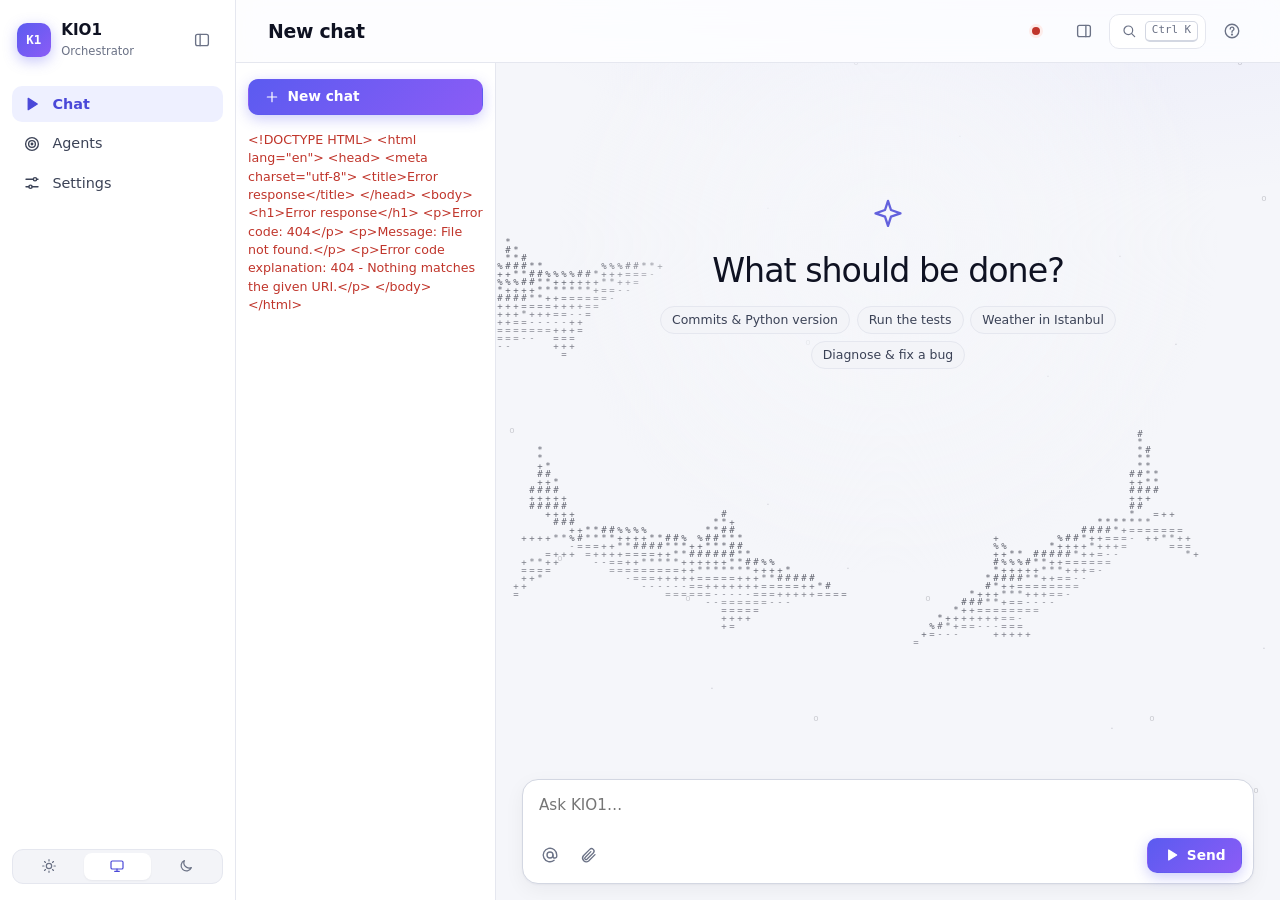
==== commit e5b5cf00: "feat(console): sharks made of characters drift behind an empty chat Inspired by an ASCII shark anima" ====
--- a/static/index.html
+++ b/static/index.html
@@ -105,6 +105,8 @@
     </aside>
 
     <section class="conversation">
+      <!-- Sharks of characters behind an empty chat; see js/ambient.js. -->
+      <canvas id="ambient" class="ambient" aria-hidden="true"></canvas>
       <div class="messages" id="messages">
         <div class="lane">
           <div id="chat-empty" class="chat-empty">
@@ -171,6 +173,8 @@
       </label>
       <span id="targets-count" class="muted small"></span>
       <span class="spacer"></span>
+      <button class="link-button hidden" id="use-sample" title="Point the workspace at kio-mocks/sample">Use the sample project</button>
+      <button class="action ghost hidden" id="stand-ins" title="Stand-ins for KIO2–KIO13 that do their job, from kio-mocks/"></button>
       <button class="action primary" id="add-target"><svg class="icon"><use href="#i-plus"/></svg>Add an agent</button>
     </div>
 
--- a/static/app.css
+++ b/static/app.css
@@ -799,7 +799,7 @@
 .thread-delete:hover { background: var(--bad-bg); color: var(--bad); }
 .thread-empty { padding: 0 0.7rem; margin: 0; }
 
-.conversation { display: flex; flex-direction: column; min-width: 0; min-height: 0; }
+.conversation { position: relative; display: flex; flex-direction: column; min-width: 0; min-height: 0; }
 .messages { flex: 1; min-height: 0; overflow: auto; padding: 1.5rem 0; }
 .lane { max-width: 780px; margin: 0 auto; padding: 0 1.5rem; display: flex; flex-direction: column; gap: 1.1rem; }
 
@@ -1978,3 +1978,30 @@
 .json-key:hover { border-color: var(--accent); background: var(--accent-soft); color: var(--accent-text); }
 .json-key.plain { cursor: default; }
 .json-value { color: var(--muted); }
+
+/* A card answered by a stand-in from kio-mocks/: worth knowing at a glance. */
+.kind-tag.stand-in { background: var(--warn-bg); color: var(--warn); }
+
+/* ── the empty chat ─────────────────────────────────────────────────────── */
+
+/* Behind everything, fading in when the chat is empty and out when it is not. */
+.ambient {
+  position: absolute;
+  inset: 0;
+  width: 100%;
+  height: 100%;
+  z-index: 0;
+  pointer-events: none;
+  opacity: 0;
+  transition: opacity 0.6s ease;
+}
+
+.ambient.on { opacity: 1; }
+.conversation > .messages, .conversation > .composer-bar { position: relative; z-index: 1; }
+
+/* While the sharks swim, the composer floats over them instead of a bar. */
+.conversation:has(.ambient.on) > .composer-bar { background: transparent; border-top-color: transparent; backdrop-filter: none; -webkit-backdrop-filter: none; }
+.conversation:has(.ambient.on) .composer-box { box-shadow: var(--shadow); }
+
+.chat-empty p strong { font-size: clamp(1.5rem, 2.6vw, 2.1rem); font-weight: 500; letter-spacing: -0.03em; }
+.chat-empty .icon.big { opacity: 0.85; }
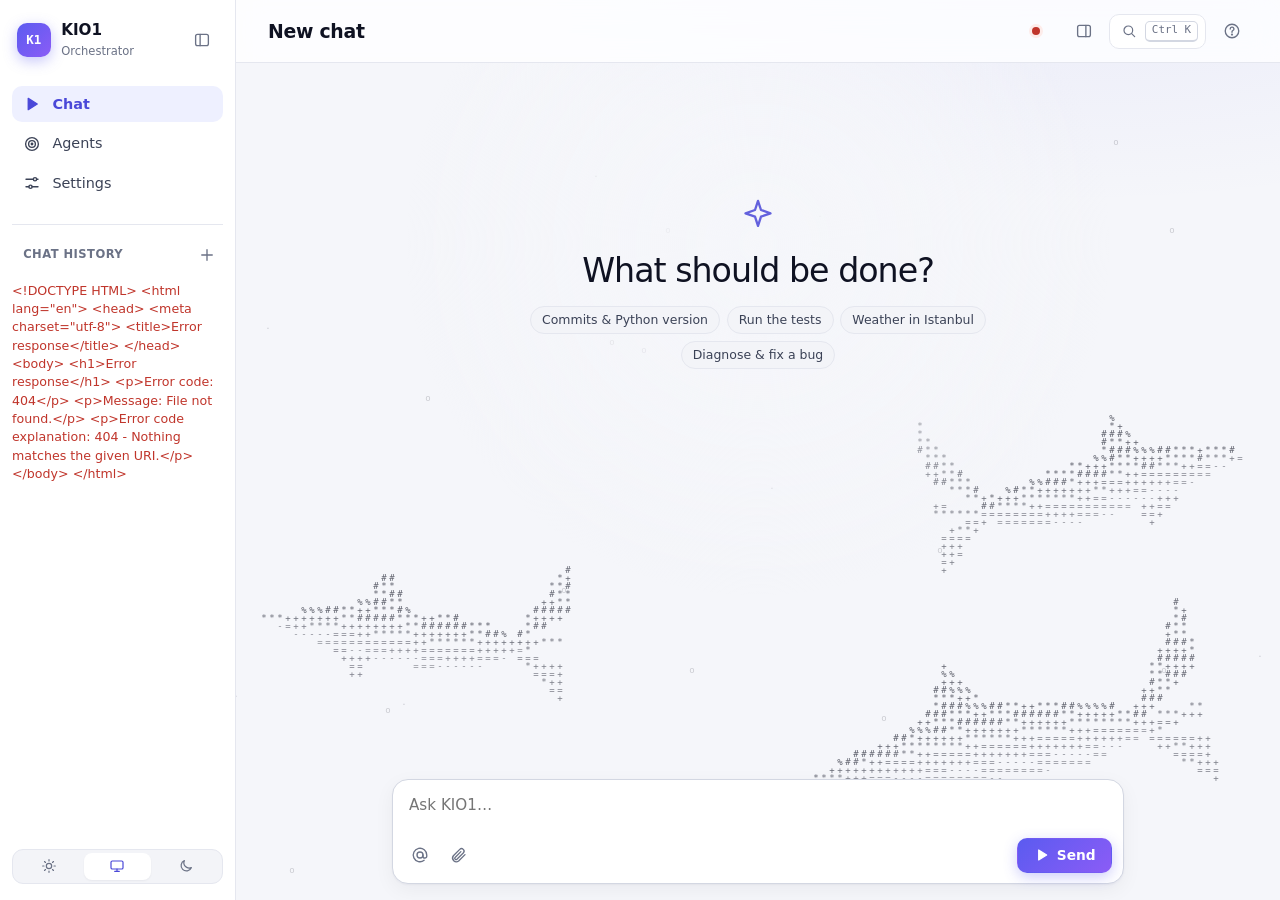
==== commit 7178f881: "feat(console): chat history moves into the menu, under the pages" ====
--- a/static/index.html
+++ b/static/index.html
@@ -70,6 +70,15 @@
     <button id="tab-settings" aria-selected="false" title="Settings"><svg class="icon"><use href="#i-settings"/></svg><span class="label">Settings</span></button>
   </nav>
 
+  <!-- The chat history lives in the menu, under the pages, on every page. -->
+  <section class="threads" id="threads" aria-label="Chat history">
+    <div class="threads-head">
+      <span class="label">Chat history</span>
+      <button class="icon-button" id="new-chat" title="New chat" aria-label="New chat"><svg class="icon"><use href="#i-plus"/></svg></button>
+    </div>
+    <div id="thread-list" class="thread-list"></div>
+  </section>
+
   <div class="foot">
     <div class="theme-switch" role="radiogroup" aria-label="Colour theme">
       <button role="radio" data-theme-choice="light" title="Light" aria-label="Light"><svg class="icon"><use href="#i-sun"/></svg></button>
@@ -99,11 +108,6 @@
 <main>
   <!-- ── Run: the chat ───────────────────────────────────────────────── -->
   <div id="view-workflows" class="view chat">
-    <aside class="threads" id="threads" aria-label="Conversations">
-      <button class="action primary new-chat" id="new-chat"><svg class="icon"><use href="#i-plus"/></svg>New chat</button>
-      <div id="thread-list" class="thread-list"></div>
-    </aside>
-
     <section class="conversation">
       <!-- Sharks of characters behind an empty chat; see js/ambient.js. -->
       <canvas id="ambient" class="ambient" aria-hidden="true"></canvas>
--- a/static/app.css
+++ b/static/app.css
@@ -741,22 +741,39 @@
   flex: 1;
   min-height: 0;
   display: grid;
-  grid-template-columns: 260px minmax(0, 1fr);
+  grid-template-columns: minmax(0, 1fr);
   gap: 0;
 }
 
+/* The chat history, in the menu under the pages: one panel, not two. */
 .threads {
+  flex: 1;
+  min-height: 0;
   display: flex;
   flex-direction: column;
-  gap: 0.75rem;
-  min-height: 0;
-  overflow: auto;
-  padding: 1rem 0.75rem;
-  border-right: 1px solid var(--line);
-  background: var(--rail-bg);
-}
-
-.threads .new-chat { justify-content: flex-start; }
+  gap: 0.4rem;
+  padding-top: 0.9rem;
+  border-top: 1px solid var(--line);
+}
+
+.threads-head {
+  display: flex;
+  align-items: center;
+  justify-content: space-between;
+  padding: 0 0 0 0.7rem;
+}
+
+.threads-head .label {
+  color: var(--muted);
+  font-size: 0.72rem;
+  font-weight: 600;
+  letter-spacing: 0.04em;
+  text-transform: uppercase;
+}
+
+.thread-list { flex: 1; min-height: 0; overflow: auto; margin-right: -0.4rem; padding-right: 0.4rem; }
+
+:root[data-rail="collapsed"] .threads { display: none; }
 
 .thread-list ol { list-style: none; margin: 0; padding: 0; display: flex; flex-direction: column; gap: 2px; }
 
@@ -1209,10 +1226,16 @@
 :root[data-drawer="docked"] .drawer { box-shadow: none; }
 
 @media (max-width: 900px) {
-  .view.chat { grid-template-columns: minmax(0, 1fr); }
+  .thread-delete { opacity: 1; }
+  .lane { padding: 0 1rem; }
+  .msg-user { max-width: 90%; }
+}
+
+/* Once the menu is a bar across the top, the history comes in over the
+   chat from the left, opened by the list button. */
+@media (max-width: 820px) {
   #threads-toggle { display: inline-grid; }
 
-  /* The list comes in over the chat, from the side the menu is on. */
   .threads {
     position: fixed;
     z-index: 45;
@@ -1220,6 +1243,9 @@
     bottom: 0;
     left: 0;
     width: min(300px, 85vw);
+    padding: 1rem 0.75rem;
+    border-top: 0;
+    background: var(--rail-bg);
     box-shadow: var(--shadow-lg);
     transform: translateX(-100%);
     visibility: hidden;
@@ -1227,9 +1253,7 @@
   }
 
   .threads.open { transform: none; visibility: visible; transition: transform 0.2s ease; }
-  .thread-delete { opacity: 1; }
-  .lane { padding: 0 1rem; }
-  .msg-user { max-width: 90%; }
+  .rail .threads-head .label { display: inline; }
 }
 
 /* ── live view of a run ─────────────────────────────────────────────────── */
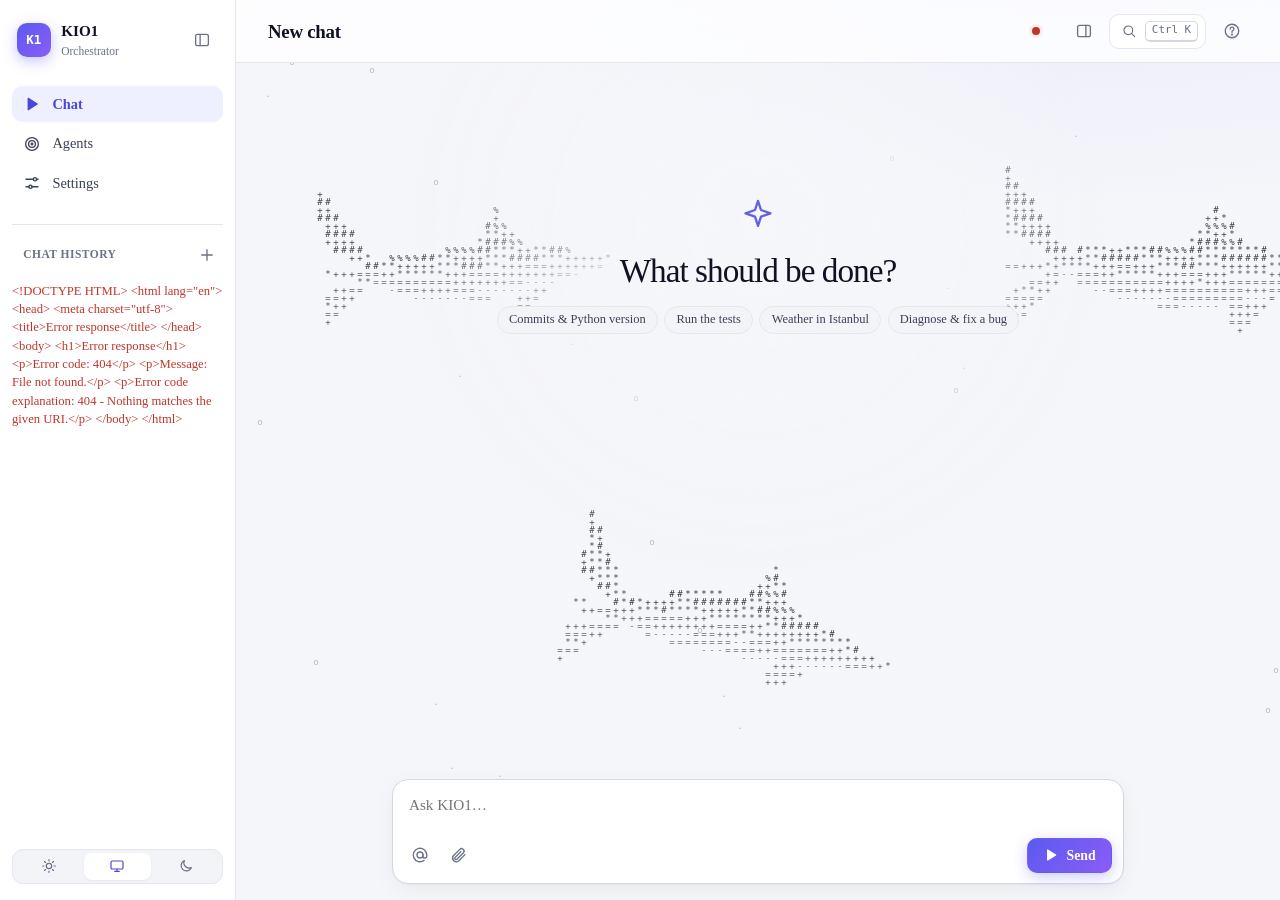
==== commit 05c0292d: "feat(console): a resizable menu, Palatino for the words, sharks that follow the theme at once" ====
--- a/static/index.html
+++ b/static/index.html
@@ -14,6 +14,8 @@
       var theme = localStorage.getItem("kio1.theme");
       if (theme === "light" || theme === "dark") document.documentElement.dataset.theme = theme;
       if (localStorage.getItem("kio1.rail") === "collapsed") document.documentElement.dataset.rail = "collapsed";
+      var railWidth = Number(localStorage.getItem("kio1.rail.width"));
+      if (railWidth) document.documentElement.style.setProperty("--rail-open-width", railWidth + "px");
     } catch (e) { /* storage blocked: follow the system */ }
   })();
 </script>
@@ -56,6 +58,9 @@
 <div class="shell">
 
 <aside class="rail" aria-label="Main navigation">
+  <!-- Drag to widen the menu; arrows do the same, a double click resets it. -->
+  <div class="rail-resize" id="rail-resize" role="separator" aria-orientation="vertical"
+       aria-label="Resize the menu" title="Drag to resize" tabindex="0"></div>
   <div class="brand">
     <span class="mark" aria-hidden="true">K1</span>
     <span class="name">KIO1<span class="role">Orchestrator</span></span>
--- a/static/app.css
+++ b/static/app.css
@@ -50,10 +50,12 @@
   --shadow-lg: 0 10px 40px rgba(16, 20, 40, 0.16), 0 2px 8px rgba(16, 20, 40, 0.06);
   --ring: 0 0 0 3px rgba(91, 91, 240, 0.28);
 
-  --sans: "Inter", "Segoe UI Variable Text", "Segoe UI", system-ui, -apple-system, Roboto, sans-serif;
+  /* A book face for the words, Palatino where the system has it (Windows,
+     macOS) and its metric twins where it does not; code stays monospaced. */
+  --font: "Palatino Linotype", Palatino, "Book Antiqua", "TeX Gyre Pagella", "URW Palladio L", P052, Georgia, serif;
   --mono: ui-monospace, "Cascadia Code", "Cascadia Mono", "SF Mono", Menlo, Consolas, monospace;
 
-  --rail-width: 236px;
+  --rail-width: var(--rail-open-width, 236px);
 }
 
 /* The dark palette, written once and applied from two places below. */
@@ -148,7 +150,7 @@
   background: var(--bg-glow), var(--bg);
   background-attachment: fixed;
   color: var(--ink);
-  font: 14px/1.55 var(--sans);
+  font: 15px/1.55 var(--font);
   -webkit-font-smoothing: antialiased;
   text-rendering: optimizeLegibility;
 }
@@ -223,6 +225,29 @@
 }
 
 :root[data-rail="collapsed"] { --rail-width: 68px; }
+
+/* The menu's right edge: drag it to make room for long conversation titles.
+   Fixed, so the menu's own scrolling never moves it. */
+.rail-resize {
+  position: fixed;
+  z-index: 30;
+  top: 0;
+  bottom: 0;
+  left: calc(var(--rail-width) - 4px);
+  width: 7px;
+  cursor: col-resize;
+  touch-action: none;
+}
+
+.rail-resize:hover, .rail-resize:focus-visible, .rail-resizing .rail-resize {
+  background: var(--accent-soft);
+  box-shadow: inset -2px 0 0 var(--accent);
+  outline: none;
+}
+
+:root[data-rail="collapsed"] .rail-resize { display: none; }
+.rail-resizing .shell { transition: none; }
+.rail-resizing { user-select: none; cursor: col-resize; }
 
 .rail {
   position: sticky;
@@ -275,7 +300,7 @@
   border-radius: 10px;
   background: transparent;
   color: var(--ink-2);
-  font: 500 0.9rem/1.3 var(--sans);
+  font: 500 0.9rem/1.3 var(--font);
   text-align: left;
   cursor: pointer;
   white-space: nowrap;
@@ -448,7 +473,7 @@
   border-radius: 10px;
   background: var(--surface);
   color: var(--ink);
-  font: 600 0.86rem/1.3 var(--sans);
+  font: 600 0.86rem/1.3 var(--font);
   cursor: pointer;
   transition: background 0.12s ease, border-color 0.12s ease, transform 0.06s ease, box-shadow 0.12s ease;
 }
@@ -512,7 +537,7 @@
   border-radius: 10px;
   background: var(--surface);
   color: var(--ink);
-  font: 0.88rem/1.5 var(--sans);
+  font: 0.88rem/1.5 var(--font);
   transition: border-color 0.12s ease, box-shadow 0.12s ease;
 }
 
@@ -520,7 +545,7 @@
 
 textarea { font-family: var(--mono); resize: vertical; }
 #entry { min-height: 13rem; font-size: 0.82rem; }
-textarea.prose-input { font-family: var(--sans); min-height: 9rem; font-size: 0.9rem; }
+textarea.prose-input { font-family: var(--font); min-height: 9rem; font-size: 0.9rem; }
 #editor-mode { align-self: flex-start; }
 
 .grid-2 {
@@ -560,7 +585,7 @@
   border-radius: 7px;
   background: transparent;
   color: var(--muted);
-  font: 600 0.78rem/1.4 var(--sans);
+  font: 600 0.78rem/1.4 var(--font);
   cursor: pointer;
 }
 
@@ -996,7 +1021,7 @@
   border: 0;
   box-shadow: none;
   background: transparent;
-  font-family: var(--sans);
+  font-family: var(--font);
   font-size: 0.95rem;
   resize: none;
 }
@@ -1090,7 +1115,7 @@
   border-radius: 999px;
   background: var(--surface-2);
   color: var(--ink-2);
-  font: 500 0.78rem/1.4 var(--sans);
+  font: 500 0.78rem/1.4 var(--font);
   cursor: pointer;
 }
 
@@ -1620,7 +1645,7 @@
   }
 
   .rail nav { flex-direction: row; }
-  .rail .label, .brand .name, .rail-collapse { display: none; }
+  .rail .label, .brand .name, .rail-collapse, .rail-resize { display: none; }
   .rail .foot { margin-top: 0; margin-left: auto; flex-direction: row; }
   .rail nav button, .rail-link { padding: 0.5rem; }
 
@@ -1646,7 +1671,7 @@
   border-radius: 999px;
   background: transparent;
   color: var(--muted);
-  font: 500 0.82rem/1.2 var(--sans);
+  font: 500 0.82rem/1.2 var(--font);
   cursor: pointer;
   transition: background 0.15s ease, border-color 0.15s ease, color 0.15s ease;
 }
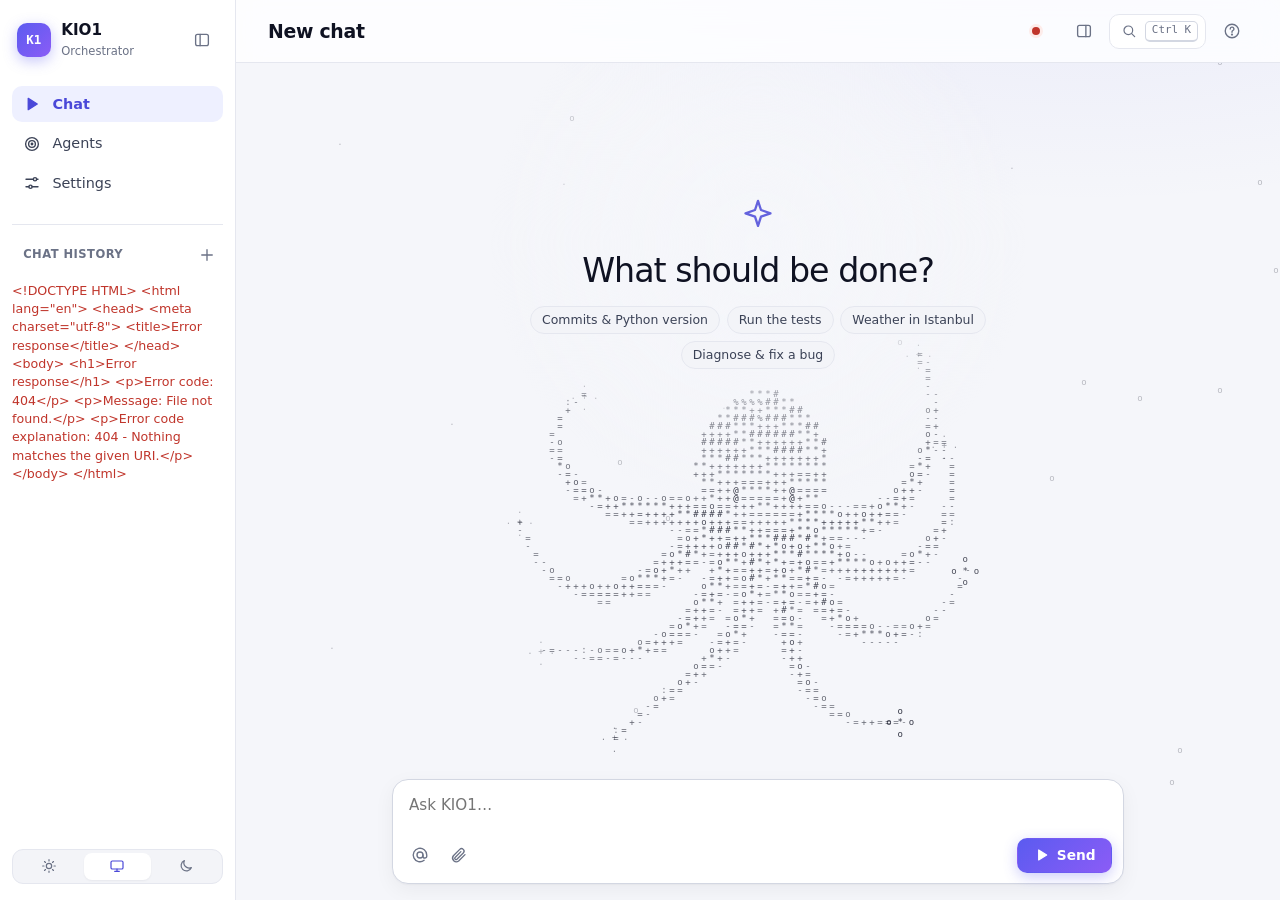
==== commit 00be7255: "feat(console): an octopus conducts behind an empty chat; the sans font is back" ====
--- a/static/index.html
+++ b/static/index.html
@@ -114,7 +114,7 @@
   <!-- ── Run: the chat ───────────────────────────────────────────────── -->
   <div id="view-workflows" class="view chat">
     <section class="conversation">
-      <!-- Sharks of characters behind an empty chat; see js/ambient.js. -->
+      <!-- An octopus of characters behind an empty chat; see js/ambient.js. -->
       <canvas id="ambient" class="ambient" aria-hidden="true"></canvas>
       <div class="messages" id="messages">
         <div class="lane">
--- a/static/app.css
+++ b/static/app.css
@@ -50,9 +50,7 @@
   --shadow-lg: 0 10px 40px rgba(16, 20, 40, 0.16), 0 2px 8px rgba(16, 20, 40, 0.06);
   --ring: 0 0 0 3px rgba(91, 91, 240, 0.28);
 
-  /* A book face for the words, Palatino where the system has it (Windows,
-     macOS) and its metric twins where it does not; code stays monospaced. */
-  --font: "Palatino Linotype", Palatino, "Book Antiqua", "TeX Gyre Pagella", "URW Palladio L", P052, Georgia, serif;
+  --sans: "Inter", "Segoe UI Variable Text", "Segoe UI", system-ui, -apple-system, Roboto, sans-serif;
   --mono: ui-monospace, "Cascadia Code", "Cascadia Mono", "SF Mono", Menlo, Consolas, monospace;
 
   --rail-width: var(--rail-open-width, 236px);
@@ -150,7 +148,7 @@
   background: var(--bg-glow), var(--bg);
   background-attachment: fixed;
   color: var(--ink);
-  font: 15px/1.55 var(--font);
+  font: 14px/1.55 var(--sans);
   -webkit-font-smoothing: antialiased;
   text-rendering: optimizeLegibility;
 }
@@ -300,7 +298,7 @@
   border-radius: 10px;
   background: transparent;
   color: var(--ink-2);
-  font: 500 0.9rem/1.3 var(--font);
+  font: 500 0.9rem/1.3 var(--sans);
   text-align: left;
   cursor: pointer;
   white-space: nowrap;
@@ -473,7 +471,7 @@
   border-radius: 10px;
   background: var(--surface);
   color: var(--ink);
-  font: 600 0.86rem/1.3 var(--font);
+  font: 600 0.86rem/1.3 var(--sans);
   cursor: pointer;
   transition: background 0.12s ease, border-color 0.12s ease, transform 0.06s ease, box-shadow 0.12s ease;
 }
@@ -537,7 +535,7 @@
   border-radius: 10px;
   background: var(--surface);
   color: var(--ink);
-  font: 0.88rem/1.5 var(--font);
+  font: 0.88rem/1.5 var(--sans);
   transition: border-color 0.12s ease, box-shadow 0.12s ease;
 }
 
@@ -545,7 +543,7 @@
 
 textarea { font-family: var(--mono); resize: vertical; }
 #entry { min-height: 13rem; font-size: 0.82rem; }
-textarea.prose-input { font-family: var(--font); min-height: 9rem; font-size: 0.9rem; }
+textarea.prose-input { font-family: var(--sans); min-height: 9rem; font-size: 0.9rem; }
 #editor-mode { align-self: flex-start; }
 
 .grid-2 {
@@ -585,7 +583,7 @@
   border-radius: 7px;
   background: transparent;
   color: var(--muted);
-  font: 600 0.78rem/1.4 var(--font);
+  font: 600 0.78rem/1.4 var(--sans);
   cursor: pointer;
 }
 
@@ -1021,7 +1019,7 @@
   border: 0;
   box-shadow: none;
   background: transparent;
-  font-family: var(--font);
+  font-family: var(--sans);
   font-size: 0.95rem;
   resize: none;
 }
@@ -1115,7 +1113,7 @@
   border-radius: 999px;
   background: var(--surface-2);
   color: var(--ink-2);
-  font: 500 0.78rem/1.4 var(--font);
+  font: 500 0.78rem/1.4 var(--sans);
   cursor: pointer;
 }
 
@@ -1671,7 +1669,7 @@
   border-radius: 999px;
   background: transparent;
   color: var(--muted);
-  font: 500 0.82rem/1.2 var(--font);
+  font: 500 0.82rem/1.2 var(--sans);
   cursor: pointer;
   transition: background 0.15s ease, border-color 0.15s ease, color 0.15s ease;
 }
@@ -2048,7 +2046,7 @@
 .ambient.on { opacity: 1; }
 .conversation > .messages, .conversation > .composer-bar { position: relative; z-index: 1; }
 
-/* While the sharks swim, the composer floats over them instead of a bar. */
+/* While the octopus conducts, the composer floats over it instead of a bar. */
 .conversation:has(.ambient.on) > .composer-bar { background: transparent; border-top-color: transparent; backdrop-filter: none; -webkit-backdrop-filter: none; }
 .conversation:has(.ambient.on) .composer-box { box-shadow: var(--shadow); }
 
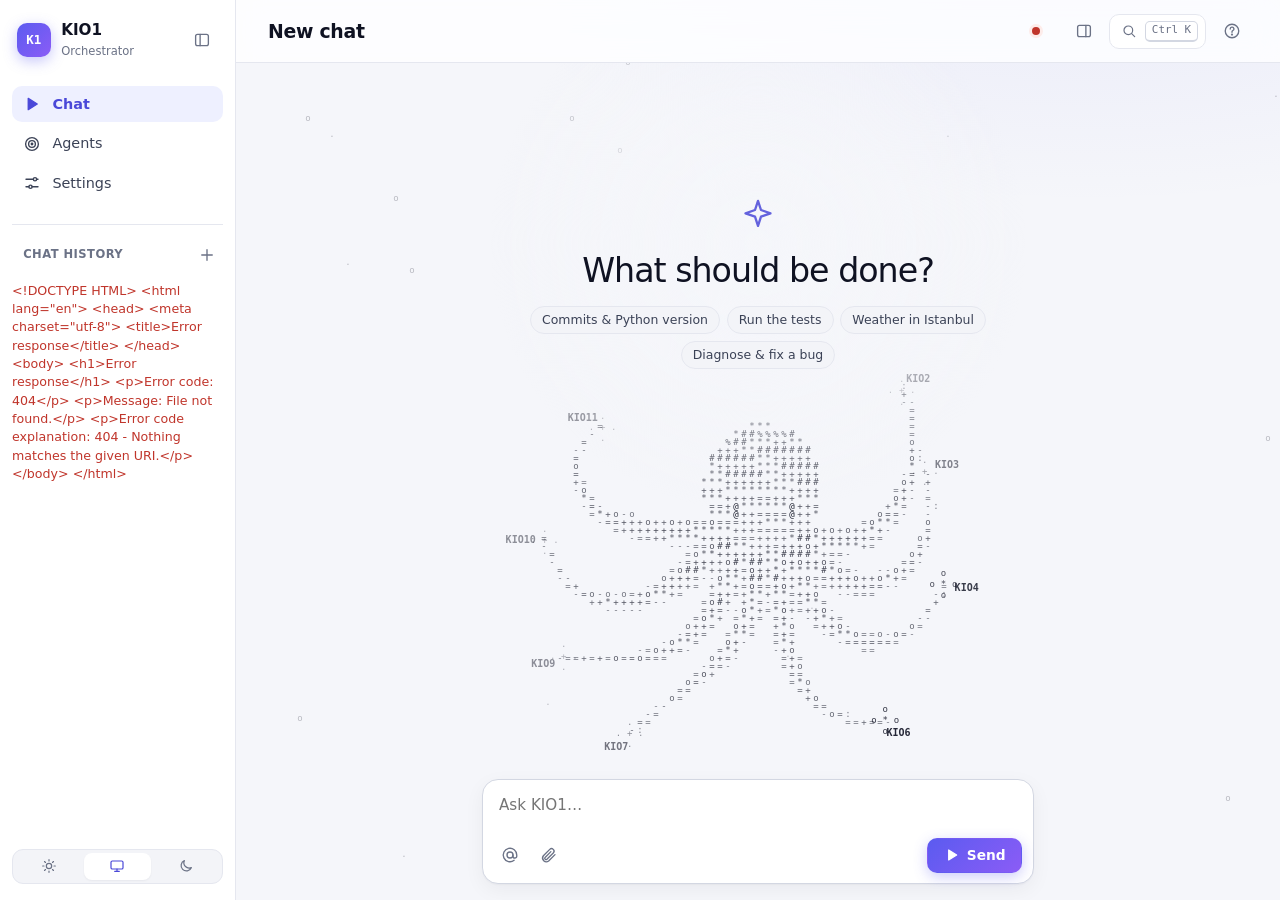
==== commit e75368f0: "feat: a console password — nothing but the sign-in page answers a stranger One password, kept as a s" ====
--- a/static/index.html
+++ b/static/index.html
@@ -42,6 +42,7 @@
   <symbol id="i-empty" viewBox="0 0 24 24"><rect x="4" y="5" width="16" height="14" rx="2.5"/><path d="M4 10h16M9 14.5h6"/></symbol>
   <symbol id="i-close" viewBox="0 0 24 24"><path d="m6.5 6.5 11 11M17.5 6.5l-11 11"/></symbol>
   <symbol id="i-lock" viewBox="0 0 24 24"><rect x="5" y="10.5" width="14" height="9.5" rx="2"/><path d="M8.5 10.5V8a3.5 3.5 0 0 1 7 0v2.5"/></symbol>
+  <symbol id="i-exit" viewBox="0 0 24 24"><path d="M14 4.5H6.5a2 2 0 0 0-2 2v11a2 2 0 0 0 2 2H14"/><path d="M10 12h10m-3.5-3.5L20 12l-3.5 3.5"/></symbol>
   <symbol id="i-edit" viewBox="0 0 24 24"><path d="M4.5 19.5h4l10-10a2.8 2.8 0 0 0-4-4l-10 10z"/><path d="m13.5 6.5 4 4"/></symbol>
   <symbol id="i-panel" viewBox="0 0 24 24"><rect x="3.5" y="4.5" width="17" height="15" rx="2.5"/><path d="M14.5 4.5v15"/></symbol>
   <symbol id="i-retry" viewBox="0 0 24 24"><path d="M20 11a8 8 0 1 0-2.3 5.7M20 5v6h-6"/></symbol>
@@ -90,6 +91,8 @@
       <button role="radio" data-theme-choice="system" title="Follow the system" aria-label="Follow the system"><svg class="icon"><use href="#i-system"/></svg></button>
       <button role="radio" data-theme-choice="dark" title="Dark" aria-label="Dark"><svg class="icon"><use href="#i-moon"/></svg></button>
     </div>
+    <!-- Shown only when the console has a password. -->
+    <button class="rail-link hidden" id="sign-out" title="Sign out"><svg class="icon"><use href="#i-exit"/></svg><span class="label">Sign out</span></button>
   </div>
 </aside>
 
--- a/static/app.css
+++ b/static/app.css
@@ -2049,6 +2049,8 @@
 /* While the octopus conducts, the composer floats over it instead of a bar. */
 .conversation:has(.ambient.on) > .composer-bar { background: transparent; border-top-color: transparent; backdrop-filter: none; -webkit-backdrop-filter: none; }
 .conversation:has(.ambient.on) .composer-box { box-shadow: var(--shadow); }
+/* Narrower while the chat is empty, so it does not cover the octopus. */
+.conversation:has(.ambient.on) > .composer-bar .lane { max-width: 600px; }
 
 .chat-empty p strong { font-size: clamp(1.5rem, 2.6vw, 2.1rem); font-weight: 500; letter-spacing: -0.03em; }
 .chat-empty .icon.big { opacity: 0.85; }
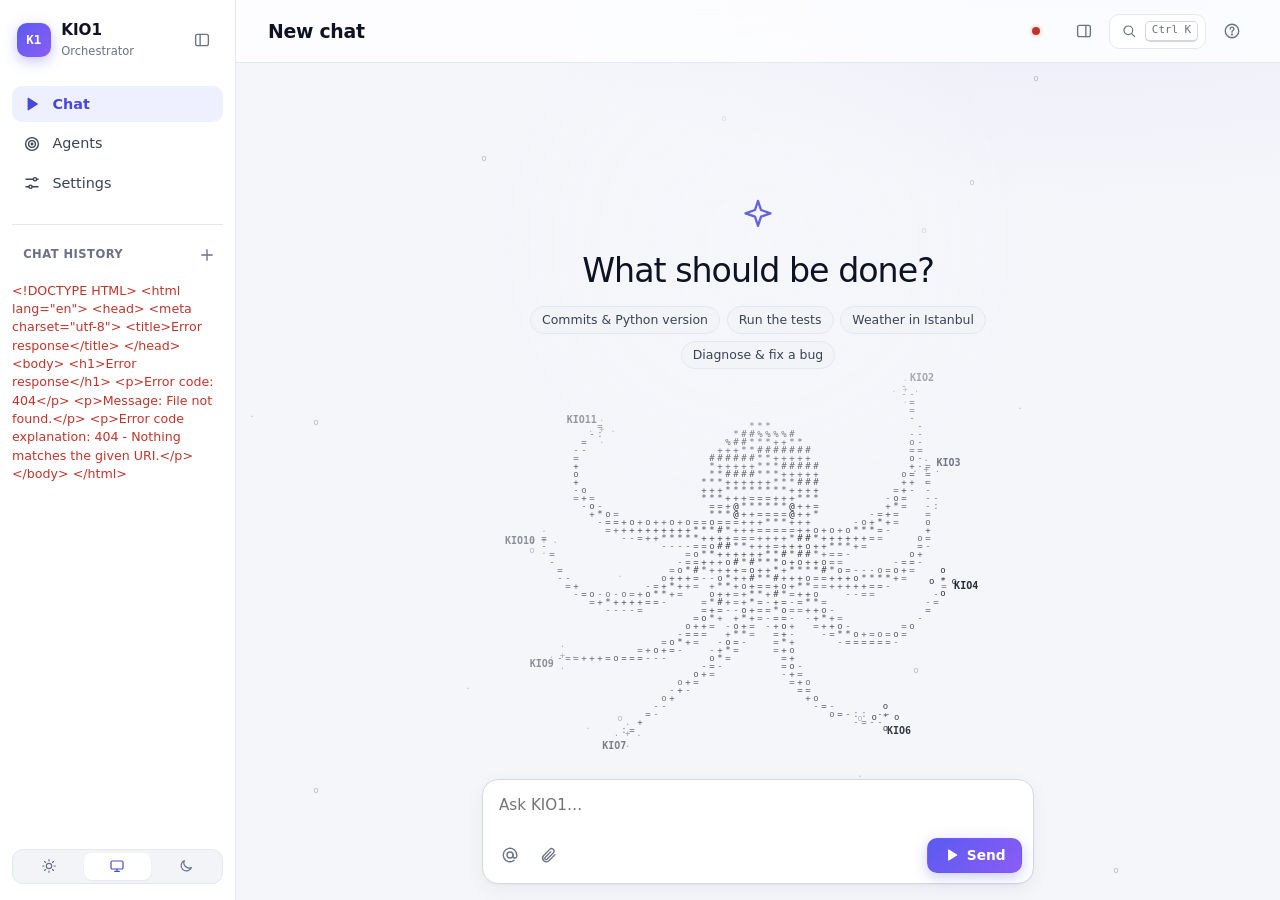
==== commit 8fcec46d: "chore: KIO1 listens on 8101, beside the KIOs on 8102-8113 start.py's port search skips the KIOs' por" ====
--- a/static/index.html
+++ b/static/index.html
@@ -606,7 +606,7 @@
         <p>Pasting a definition is the manual path. If your service can serve one
           more URL, it can describe itself and skip this form entirely — publish a
           manifest and point KIO1 at it, or push it to the registry API:</p>
-        <pre class="sample">curl -X POST http://localhost:8000/registry/agents \
+        <pre class="sample">curl -X POST http://localhost:8101/registry/agents \
   -H "Authorization: Bearer $KIO1_REGISTRY_TOKEN" \
   -H 'Content-Type: application/json' \
   -d '{"manifest": {"agent_id": "MyAgent",
